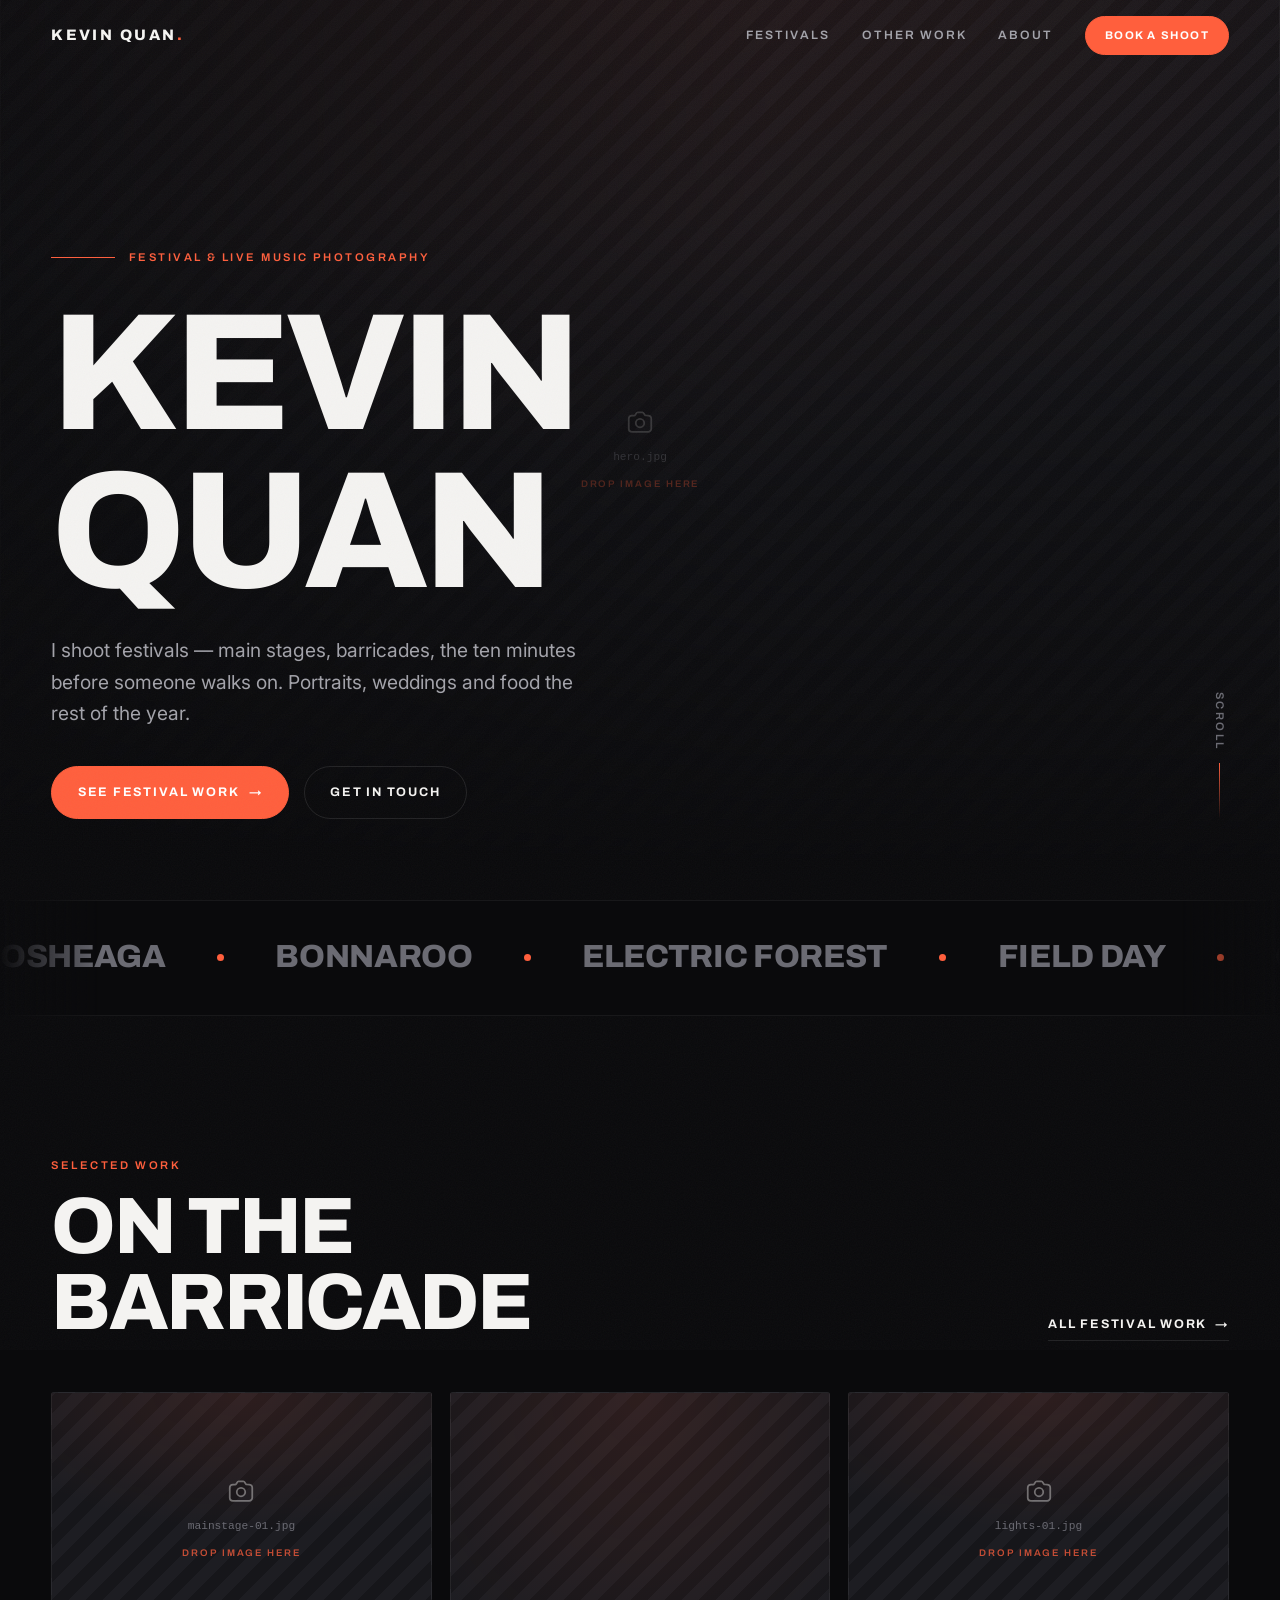
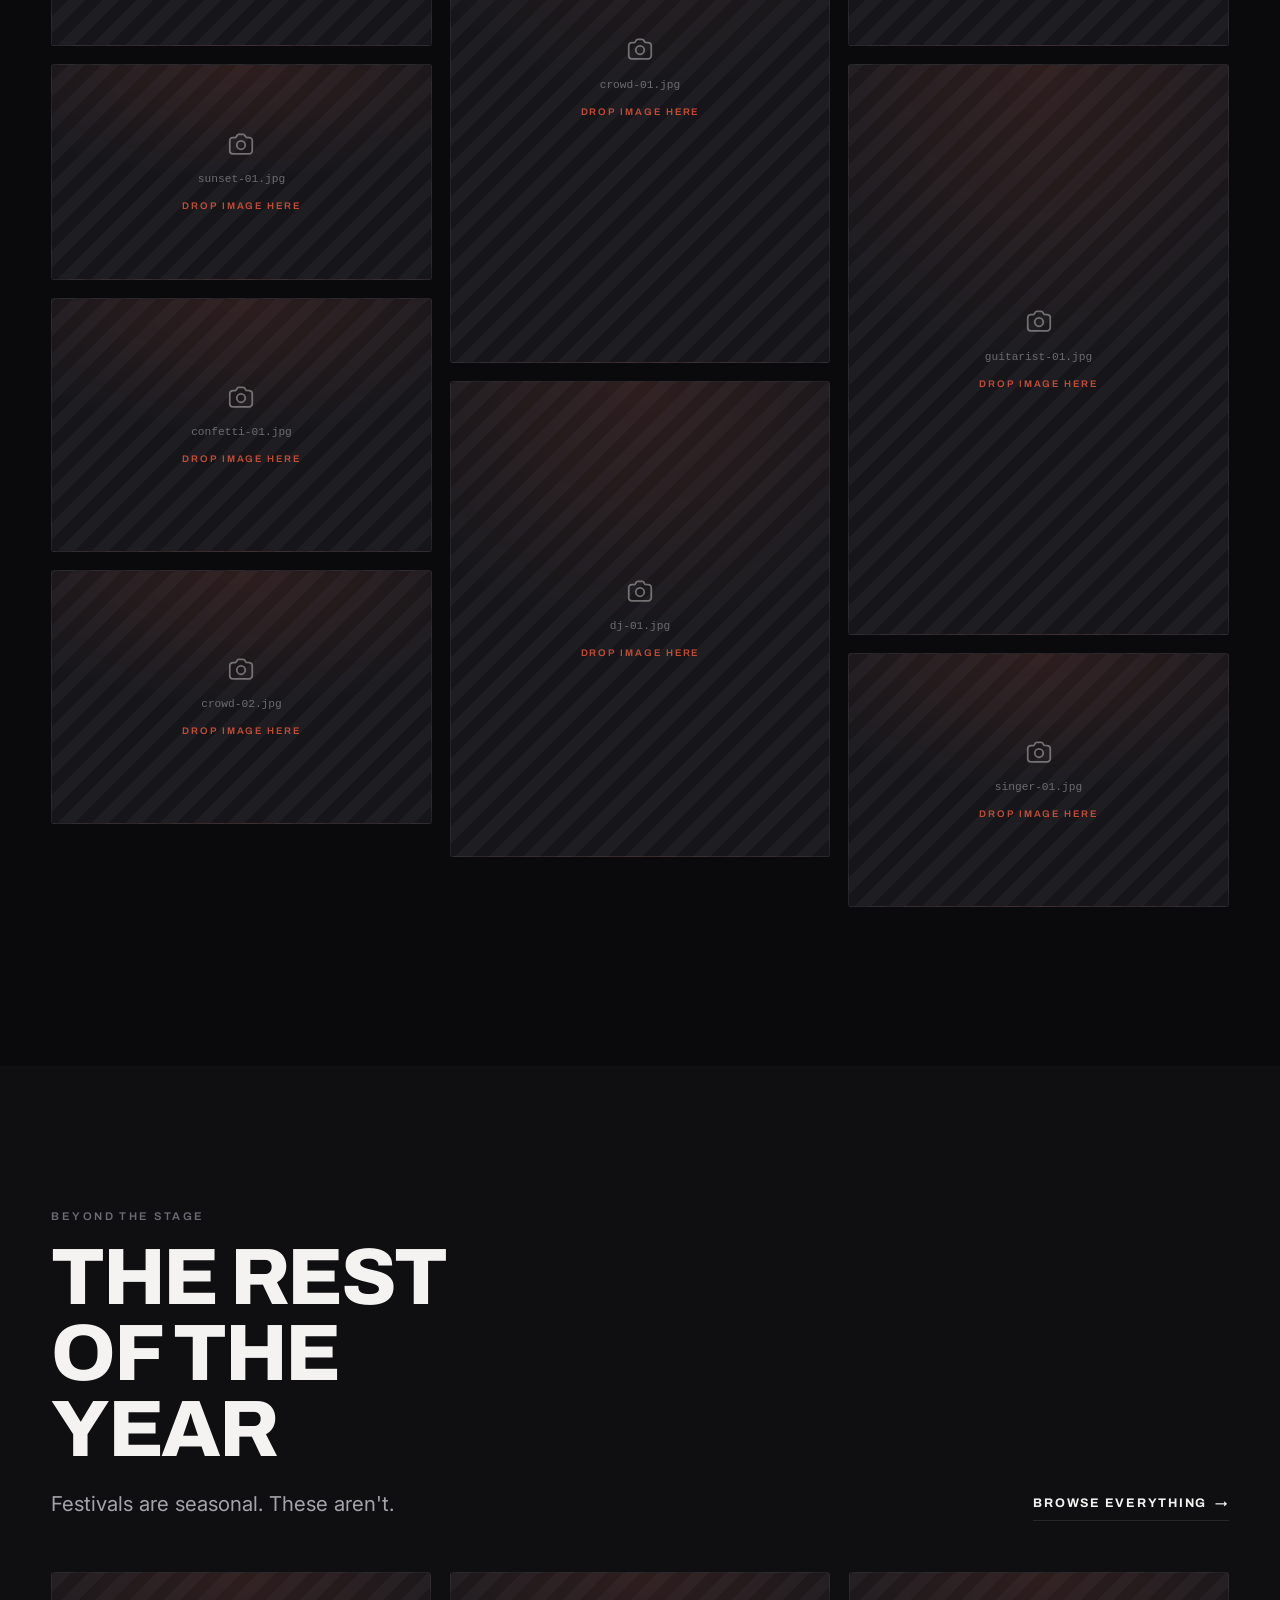
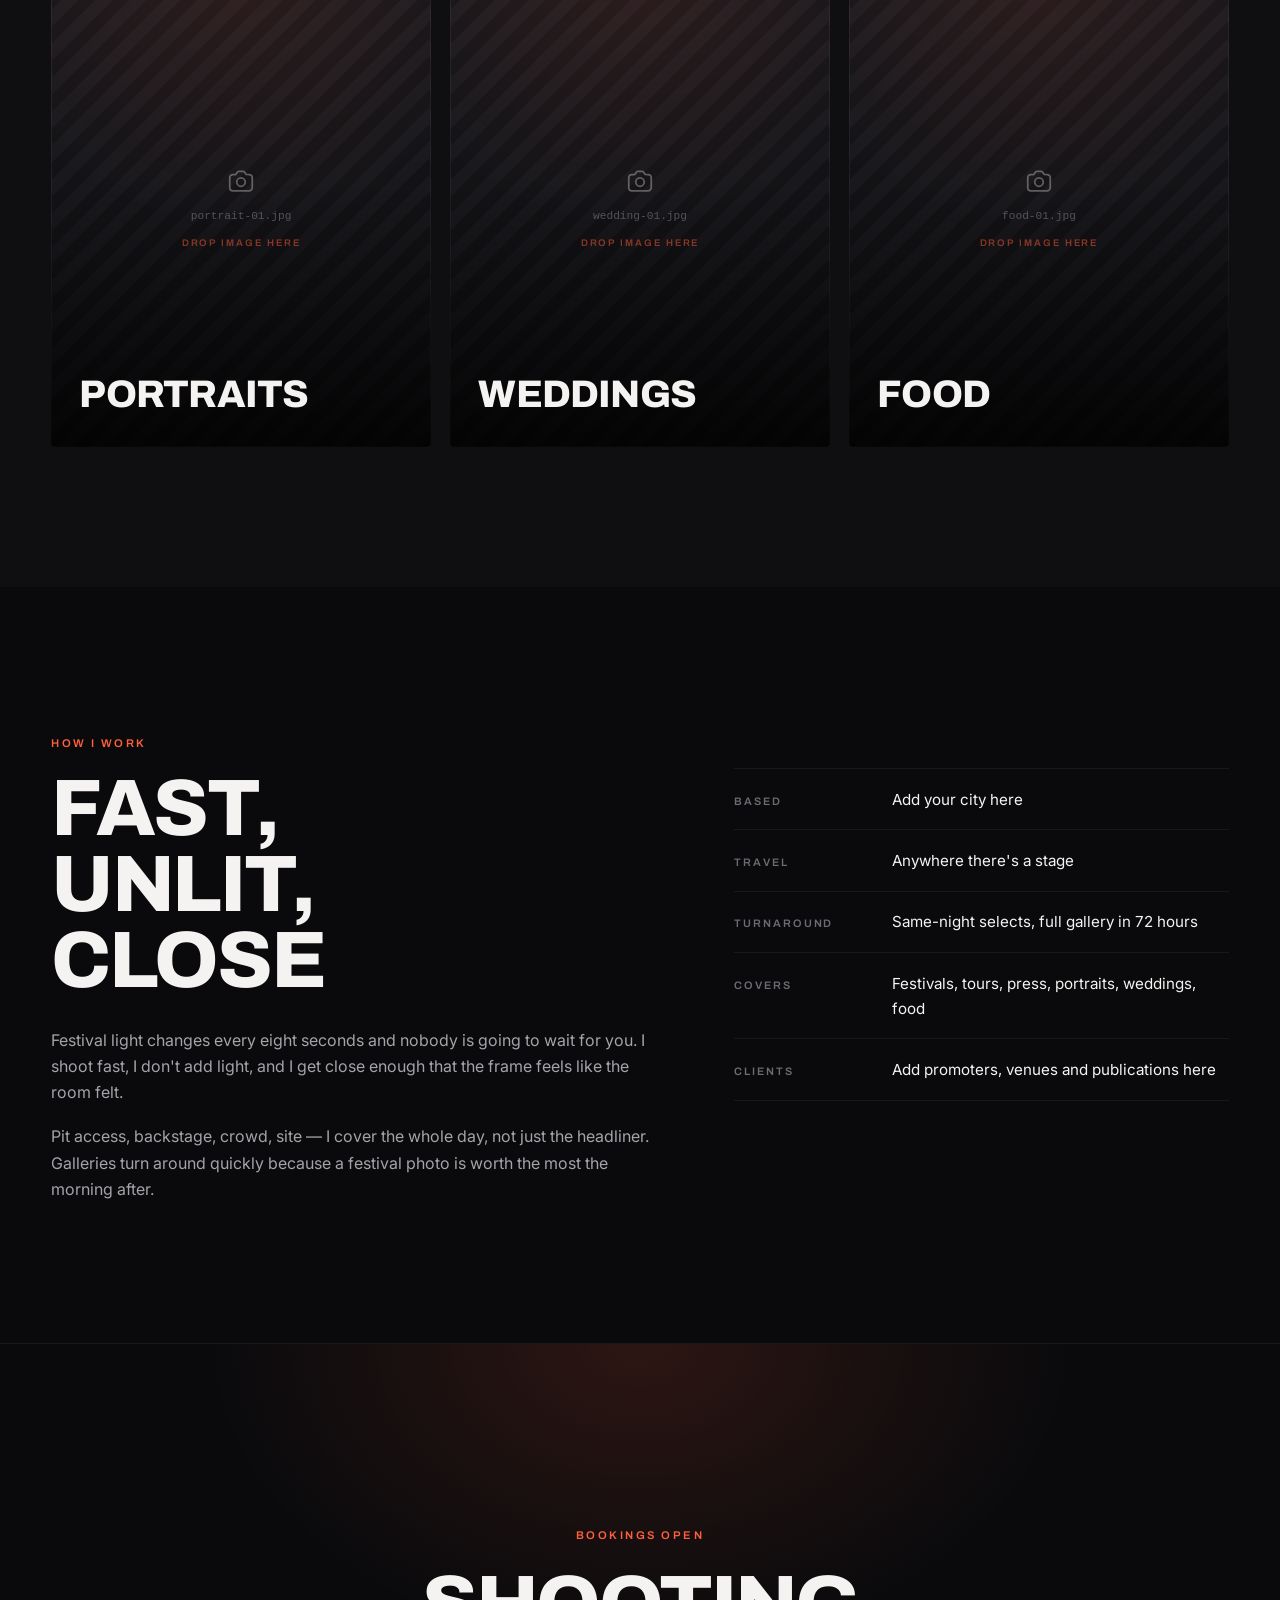
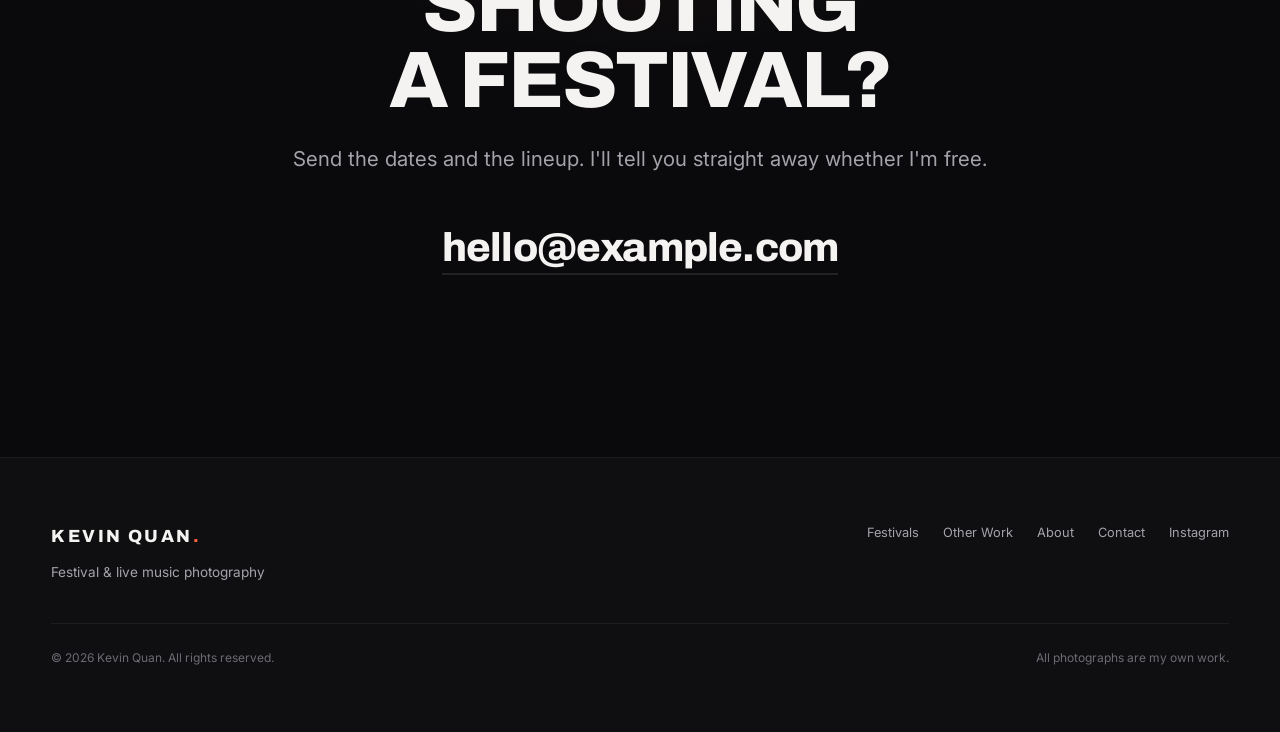
==== index.html @ b8f8f0ef "Initial site Static photography portfolio: festivals lead, with portraits, weddings and food under O" ====
<!doctype html>
<html lang="en">
<head>
<meta charset="utf-8">
<meta name="viewport" content="width=device-width, initial-scale=1">
<title>Kevin Quan — Festival &amp; Live Music Photographer</title>
<meta name="description" content="Festival and live music photography. Main stages, crowds and backstage. Also portraits, weddings and food.">
<meta name="theme-color" content="#0a0a0c">

<!-- Social preview (what shows when the link is pasted into Instagram DMs,
     WhatsApp, Slack, etc). These must be ABSOLUTE urls — relative paths are
     ignored by every platform that renders link previews.
     If you move to a custom domain later, change both urls below. -->
<meta property="og:type" content="website">
<meta property="og:url" content="https://kay-quan.github.io/">
<meta property="og:title" content="Kevin Quan — Festival Photographer">
<meta property="og:description" content="Festival and live music photography.">
<meta property="og:image" content="https://kay-quan.github.io/assets/img/hero/hero.jpg">
<meta name="twitter:card" content="summary_large_image">

<link rel="icon" href="assets/img/favicon.svg" type="image/svg+xml">
<link rel="preconnect" href="https://fonts.googleapis.com">
<link rel="preconnect" href="https://fonts.gstatic.com" crossorigin>
<link rel="stylesheet" href="https://fonts.googleapis.com/css2?family=Archivo:wght@600;700;800&family=Inter:wght@400;500;600&display=swap">
<link rel="stylesheet" href="assets/css/style.css">
<!-- If JavaScript is off, don't leave the page hidden behind the reveal animation -->
<noscript><style>[data-reveal]{opacity:1 !important;transform:none !important}</style></noscript>
</head>

<body data-page="home">

<div class="grain" aria-hidden="true"></div>
<a class="skip" href="#main">Skip to content</a>

<!-- ===================== NAV ===================== -->
<header class="nav" id="nav">
  <div class="nav__inner">
    <a class="nav__brand" href="index.html">Kevin Quan<i>.</i></a>

    <nav class="nav__links" aria-label="Main">
      <a href="festivals.html" data-nav="festivals">Festivals</a>
      <a href="work.html" data-nav="work">Other Work</a>
      <a href="about.html" data-nav="about">About</a>
      <a class="btn btn--sm btn--accent" href="about.html#contact">Book a shoot</a>
    </nav>

    <button class="nav__toggle" type="button" aria-label="Menu" aria-expanded="false">
      <span></span><span></span><span></span>
    </button>
  </div>
</header>

<main id="main">

  <!-- ===================== HERO ===================== -->
  <section class="hero">
    <div class="hero__media" data-hero-media></div>

    <div class="wrap hero__inner">
      <p class="hero__kicker eyebrow eyebrow--accent">Festival &amp; live music photography</p>

      <h1 class="display-xl hero__title">
        <span class="line"><span>Kevin</span></span>
        <span class="line"><span>Quan</span></span>
      </h1>

      <p class="hero__sub">
        I shoot festivals — main stages, barricades, the ten minutes before
        someone walks on. Portraits, weddings and food the rest of the year.
      </p>

      <div class="hero__actions">
        <a class="btn btn--accent" href="festivals.html">See festival work <span aria-hidden="true">→</span></a>
        <a class="btn" href="about.html#contact">Get in touch</a>
      </div>
    </div>

    <span class="hero__cue eyebrow" aria-hidden="true">Scroll</span>
  </section>

  <!-- ===================== MARQUEE ===================== -->
  <div class="marquee">
    <div class="marquee__track" data-marquee></div>
  </div>

  <!-- ===================== FEATURED FESTIVAL WORK ===================== -->
  <section class="section">
    <div class="wrap">

      <div class="section-head" data-reveal>
        <div class="section-head__text">
          <span class="eyebrow eyebrow--accent">Selected work</span>
          <h2 class="display-lg">On the<br>Barricade</h2>
        </div>
        <a class="link-arrow" href="festivals.html">
          All festival work <span aria-hidden="true">→</span>
        </a>
      </div>

      <!-- Pulls every photo marked featured:true in photos.js -->
      <div class="grid" data-grid="featured"></div>

    </div>
  </section>

  <!-- ===================== OTHER WORK ===================== -->
  <section class="section section--alt">
    <div class="wrap">

      <div class="section-head" data-reveal>
        <div class="section-head__text">
          <span class="eyebrow">Beyond the stage</span>
          <h2 class="display-lg">The rest<br>of the year</h2>
          <p class="lede" style="margin-top:1.25rem">
            Festivals are seasonal. These aren't.
          </p>
        </div>
        <a class="link-arrow" href="work.html">
          Browse everything <span aria-hidden="true">→</span>
        </a>
      </div>

      <div class="cards">
        <a class="card" href="work.html#portraits" data-reveal style="--i:0">
          <div class="card__media" data-card-media="portraits"></div>
          <div class="card__body">
            <h3 class="display-md">Portraits</h3>
            <p>Studio and location. Musicians, and everyone else.</p>
          </div>
        </a>

        <a class="card" href="work.html#weddings" data-reveal style="--i:1">
          <div class="card__media" data-card-media="weddings"></div>
          <div class="card__body">
            <h3 class="display-md">Weddings</h3>
            <p>Documentary-leaning. Few setups, a lot of watching.</p>
          </div>
        </a>

        <a class="card" href="work.html#food" data-reveal style="--i:2">
          <div class="card__media" data-card-media="food"></div>
          <div class="card__body">
            <h3 class="display-md">Food</h3>
            <p>Menus, restaurants and the pass mid-service.</p>
          </div>
        </a>
      </div>

    </div>
  </section>

  <!-- ===================== APPROACH ===================== -->
  <section class="section">
    <div class="wrap">
      <div class="split split--sidebar">

        <div data-reveal>
          <span class="eyebrow eyebrow--accent">How I work</span>
          <h2 class="display-lg" style="margin:1rem 0 1.75rem">Fast,<br>unlit,<br>close</h2>
          <div class="prose">
            <p>
              Festival light changes every eight seconds and nobody is going to
              wait for you. I shoot fast, I don't add light, and I get close
              enough that the frame feels like the room felt.
            </p>
            <p>
              Pit access, backstage, crowd, site — I cover the whole day, not
              just the headliner. Galleries turn around quickly because a
              festival photo is worth the most the morning after.
            </p>
          </div>
        </div>

        <div data-reveal style="--i:1">
          <dl class="facts">
            <div class="facts__row">
              <dt>Based</dt>
              <dd>Add your city here</dd>
            </div>
            <div class="facts__row">
              <dt>Travel</dt>
              <dd>Anywhere there's a stage</dd>
            </div>
            <div class="facts__row">
              <dt>Turnaround</dt>
              <dd>Same-night selects, full gallery in 72 hours</dd>
            </div>
            <div class="facts__row">
              <dt>Covers</dt>
              <dd>Festivals, tours, press, portraits, weddings, food</dd>
            </div>
            <div class="facts__row">
              <dt>Clients</dt>
              <dd>Add promoters, venues and publications here</dd>
            </div>
          </dl>
        </div>

      </div>
    </div>
  </section>

  <!-- ===================== CTA ===================== -->
  <section class="cta">
    <div class="wrap wrap--narrow">
      <span class="eyebrow eyebrow--accent" data-reveal>Bookings open</span>
      <h2 class="display-lg" style="margin:1.25rem 0 1.5rem; --i:1" data-reveal>
        Shooting a festival?
      </h2>
      <p class="lede" data-reveal>
        Send the dates and the lineup. I'll tell you straight away whether I'm free.
      </p>
      <!-- Change this address in all four pages when you pick your work email -->
      <a class="mail-link" href="mailto:hello@example.com">hello@example.com</a>
    </div>
  </section>

</main>

<!-- ===================== FOOTER ===================== -->
<footer class="footer">
  <div class="wrap">
    <div class="footer__grid">
      <div>
        <p class="footer__brand">Kevin Quan<i>.</i></p>
        <p class="muted" style="font-size:0.85rem">Festival &amp; live music photography</p>
      </div>

      <nav class="footer__nav" aria-label="Footer">
        <a href="festivals.html">Festivals</a>
        <a href="work.html">Other Work</a>
        <a href="about.html">About</a>
        <a href="about.html#contact">Contact</a>
        <!-- Replace these with your real profiles, or delete them -->
        <a href="https://instagram.com/" rel="me noopener" target="_blank">Instagram</a>
      </nav>
    </div>

    <div class="footer__bottom">
      <span>© <span data-year>2026</span> Kevin Quan. All rights reserved.</span>
      <span>All photographs are my own work.</span>
    </div>
  </div>
</footer>

<script src="assets/js/photos.js"></script>
<script src="assets/js/site.js"></script>
</body>
</html>
---- assets/css/style.css ----
/* ===========================================================================
   Kevin Quan — Festival Photography
   Dark editorial. One stylesheet, no build step.

   Sections:
     1.  Tokens
     2.  Reset & base
     3.  Type
     4.  Layout helpers
     5.  Nav
     6.  Hero + parallax
     7.  Marquee
     8.  Masonry grid + tiles + placeholders
     9.  Filter chips
     10. Category cards
     11. Sections, CTA, footer
     12. Lightbox
     13. Reveal animations
     14. Reduced motion & print
   =========================================================================== */

/* ---------------------------------------------------------------- 1. TOKENS */

:root {
  /* Surfaces — near-black, slightly warm, so photos read as the light source */
  --bg:          #0a0a0c;
  --bg-2:        #0f0f12;
  --surface:     #16161a;
  --surface-2:   #1d1d22;
  --line:        rgba(255, 255, 255, 0.10);
  --line-soft:   rgba(255, 255, 255, 0.06);

  /* Ink */
  --text:        #f4f3f1;
  --text-dim:    #a3a3aa;
  --text-faint:  #6b6b73;

  /* One accent only: warm ember, the colour of stage wash */
  --accent:      #ff5f3d;
  --accent-soft: rgba(255, 95, 61, 0.14);

  /* Type */
  --font-display: "Archivo", "Helvetica Neue", Arial, sans-serif;
  --font-body:    "Inter", -apple-system, BlinkMacSystemFont, "Segoe UI", Roboto, sans-serif;

  /* Rhythm */
  --gutter:      clamp(1.25rem, 4vw, 3.5rem);
  --maxw:        1500px;
  --maxw-text:   62ch;
  --section-y:   clamp(4.5rem, 11vw, 9.5rem);

  /* Motion */
  --ease:        cubic-bezier(0.22, 1, 0.36, 1);
  --ease-out:    cubic-bezier(0.16, 1, 0.3, 1);

  --nav-h:       72px;
}

/* ------------------------------------------------------- 2. RESET & BASE */

*, *::before, *::after { box-sizing: border-box; }

* { margin: 0; }

html {
  -webkit-text-size-adjust: 100%;
  scroll-behavior: smooth;
  scroll-padding-top: var(--nav-h);
}

body {
  background: var(--bg);
  color: var(--text);
  font-family: var(--font-body);
  font-size: 1rem;
  line-height: 1.65;
  -webkit-font-smoothing: antialiased;
  -moz-osx-font-smoothing: grayscale;
  overflow-x: hidden;
}

body.menu-open { overflow: hidden; }
body.lightbox-open { overflow: hidden; }

img, svg, video { display: block; max-width: 100%; }

a { color: inherit; text-decoration: none; }

button { font: inherit; color: inherit; background: none; border: 0; cursor: pointer; }

:focus-visible {
  outline: 2px solid var(--accent);
  outline-offset: 3px;
  border-radius: 2px;
}

::selection { background: var(--accent); color: #fff; }

/* Skip link — keyboard users land here first */
.skip {
  position: absolute;
  left: -9999px;
  top: 0;
  z-index: 200;
  background: var(--accent);
  color: #fff;
  padding: 0.75rem 1.25rem;
  font-weight: 600;
}
.skip:focus { left: 0; }

/* Film grain. Cheap, fixed, and it stops large flat blacks from banding.
   This is a big part of why the site doesn't read as a stock template. */
.grain {
  position: fixed;
  inset: -50%;
  z-index: 1;
  pointer-events: none;
  opacity: 0.035;
  background-image: url("data:image/svg+xml,%3Csvg xmlns='http://www.w3.org/2000/svg' width='240' height='240'%3E%3Cfilter id='n'%3E%3CfeTurbulence type='fractalNoise' baseFrequency='0.85' numOctaves='4' stitchTiles='stitch'/%3E%3C/filter%3E%3Crect width='100%25' height='100%25' filter='url(%23n)'/%3E%3C/svg%3E");
}

/* ------------------------------------------------------------------ 3. TYPE */

h1, h2, h3, h4, .display {
  font-family: var(--font-display);
  font-weight: 800;
  line-height: 0.95;
  letter-spacing: -0.03em;
  text-wrap: balance;
}

.display-xl {
  font-size: clamp(3.25rem, 13vw, 11rem);
  text-transform: uppercase;
}

.display-lg {
  font-size: clamp(2.25rem, 6.5vw, 5rem);
  text-transform: uppercase;
}

.display-md {
  font-size: clamp(1.5rem, 3vw, 2.5rem);
  text-transform: uppercase;
  letter-spacing: -0.02em;
}

/* Small uppercase label — used for kickers, nav, meta. The site's connective
   tissue. */
.eyebrow {
  font-family: var(--font-display);
  font-size: 0.7rem;
  font-weight: 600;
  text-transform: uppercase;
  letter-spacing: 0.22em;
  color: var(--text-faint);
}

.eyebrow--accent { color: var(--accent); }

.lede {
  font-size: clamp(1.05rem, 1.6vw, 1.3rem);
  line-height: 1.6;
  color: var(--text-dim);
  max-width: var(--maxw-text);
}

.muted { color: var(--text-dim); }

/* Index numerals, e.g. 01 / 15 */
.index-num {
  font-family: var(--font-display);
  font-variant-numeric: tabular-nums;
  font-size: 0.7rem;
  letter-spacing: 0.12em;
  color: var(--text-faint);
}

/* ------------------------------------------------------- 4. LAYOUT HELPERS */

.wrap {
  width: 100%;
  max-width: var(--maxw);
  margin-inline: auto;
  padding-inline: var(--gutter);
  position: relative;
  z-index: 2;
}

.wrap--narrow { max-width: 900px; }

.section { padding-block: var(--section-y); }
.section--tight { padding-block: clamp(3rem, 7vw, 5.5rem); }
.section--alt { background: var(--bg-2); }

.rule { height: 1px; background: var(--line-soft); border: 0; }

/* Section heading: eyebrow on the left, title below, link on the right */
.section-head {
  display: flex;
  align-items: flex-end;
  justify-content: space-between;
  gap: 2rem;
  flex-wrap: wrap;
  margin-bottom: clamp(2rem, 4vw, 3.5rem);
}

.section-head__text { max-width: 44ch; }
.section-head .eyebrow { display: block; margin-bottom: 0.9rem; }

/* Buttons */
.btn {
  display: inline-flex;
  align-items: center;
  gap: 0.6rem;
  font-family: var(--font-display);
  font-size: 0.78rem;
  font-weight: 700;
  text-transform: uppercase;
  letter-spacing: 0.14em;
  padding: 0.95rem 1.6rem;
  border: 1px solid var(--line);
  border-radius: 999px;
  color: var(--text);
  transition: background 0.35s var(--ease), border-color 0.35s var(--ease),
              color 0.35s var(--ease), transform 0.35s var(--ease);
}

.btn:hover {
  background: var(--text);
  border-color: var(--text);
  color: var(--bg);
  transform: translateY(-2px);
}

.btn--accent { background: var(--accent); border-color: var(--accent); color: #fff; }
.btn--accent:hover { background: #fff; border-color: #fff; color: var(--bg); }

.btn--sm { padding: 0.6rem 1.15rem; font-size: 0.7rem; }

/* Text link with an arrow that slides */
.link-arrow {
  display: inline-flex;
  align-items: center;
  gap: 0.5rem;
  font-family: var(--font-display);
  font-size: 0.78rem;
  font-weight: 700;
  text-transform: uppercase;
  letter-spacing: 0.14em;
  padding-bottom: 0.35rem;
  border-bottom: 1px solid var(--line);
  transition: border-color 0.35s var(--ease), color 0.35s var(--ease);
}

.link-arrow span { transition: transform 0.35s var(--ease); }
.link-arrow:hover { color: var(--accent); border-color: var(--accent); }
.link-arrow:hover span { transform: translateX(5px); }

/* -------------------------------------------------------------------- 5. NAV */

.nav {
  position: fixed;
  inset: 0 0 auto 0;
  z-index: 100;
  height: var(--nav-h);
  display: flex;
  align-items: center;
  transition: background 0.45s var(--ease), border-color 0.45s var(--ease),
              backdrop-filter 0.45s var(--ease);
  border-bottom: 1px solid transparent;
}

/* Solid once you've scrolled past the hero */
.nav.is-stuck {
  background: rgba(10, 10, 12, 0.82);
  backdrop-filter: blur(14px) saturate(1.4);
  -webkit-backdrop-filter: blur(14px) saturate(1.4);
  border-bottom-color: var(--line-soft);
}

.nav__inner {
  width: 100%;
  max-width: var(--maxw);
  margin-inline: auto;
  padding-inline: var(--gutter);
  display: flex;
  align-items: center;
  justify-content: space-between;
  gap: 2rem;
}

.nav__brand {
  font-family: var(--font-display);
  font-weight: 800;
  font-size: 0.95rem;
  text-transform: uppercase;
  letter-spacing: 0.16em;
  white-space: nowrap;
}

.nav__brand i { color: var(--accent); font-style: normal; }

.nav__links {
  display: flex;
  align-items: center;
  gap: clamp(1.25rem, 2.5vw, 2.25rem);
}

.nav__links a:not(.btn) {
  font-family: var(--font-display);
  font-size: 0.76rem;
  font-weight: 600;
  text-transform: uppercase;
  letter-spacing: 0.16em;
  color: var(--text-dim);
  position: relative;
  padding-block: 0.4rem;
  transition: color 0.3s var(--ease);
}

.nav__links a:not(.btn)::after {
  content: "";
  position: absolute;
  left: 0;
  bottom: 0;
  width: 100%;
  height: 1px;
  background: var(--accent);
  transform: scaleX(0);
  transform-origin: right;
  transition: transform 0.4s var(--ease);
}

.nav__links a:not(.btn):hover { color: var(--text); }
.nav__links a:not(.btn):hover::after { transform: scaleX(1); transform-origin: left; }

/* Current page */
body[data-page="festivals"] [data-nav="festivals"],
body[data-page="work"]      [data-nav="work"],
body[data-page="about"]     [data-nav="about"] { color: var(--text); }

body[data-page="festivals"] [data-nav="festivals"]::after,
body[data-page="work"]      [data-nav="work"]::after,
body[data-page="about"]     [data-nav="about"]::after { transform: scaleX(1); }

/* Hamburger */
.nav__toggle {
  display: none;
  width: 44px;
  height: 44px;
  margin-right: -10px;
  position: relative;
  z-index: 110;
}

.nav__toggle span {
  display: block;
  width: 22px;
  height: 1.5px;
  background: var(--text);
  margin: 5px auto;
  transition: transform 0.4s var(--ease), opacity 0.25s var(--ease);
}

body.menu-open .nav__toggle span:nth-child(1) { transform: translateY(6.5px) rotate(45deg); }
body.menu-open .nav__toggle span:nth-child(2) { opacity: 0; }
body.menu-open .nav__toggle span:nth-child(3) { transform: translateY(-6.5px) rotate(-45deg); }

@media (max-width: 800px) {
  .nav__toggle { display: block; }

  .nav__links {
    position: fixed;
    inset: 0;
    flex-direction: column;
    align-items: flex-start;
    justify-content: center;
    gap: 0.5rem;
    padding: 0 var(--gutter);
    background: var(--bg);
    opacity: 0;
    visibility: hidden;
    transition: opacity 0.4s var(--ease), visibility 0.4s;
  }

  body.menu-open .nav__links { opacity: 1; visibility: visible; }

  .nav__links a:not(.btn) {
    font-size: clamp(2rem, 9vw, 3rem);
    font-weight: 800;
    letter-spacing: -0.02em;
    text-transform: uppercase;
    color: var(--text);
    padding-block: 0.3rem;
    opacity: 0;
    transform: translateY(18px);
    transition: opacity 0.5s var(--ease), transform 0.5s var(--ease);
  }

  .nav__links a:not(.btn)::after { display: none; }

  body.menu-open .nav__links a:not(.btn) { opacity: 1; transform: none; }
  body.menu-open .nav__links a:nth-child(1) { transition-delay: 0.08s; }
  body.menu-open .nav__links a:nth-child(2) { transition-delay: 0.14s; }
  body.menu-open .nav__links a:nth-child(3) { transition-delay: 0.20s; }

  .nav__links .btn {
    margin-top: 2rem;
    opacity: 0;
    transform: translateY(18px);
    transition: opacity 0.5s var(--ease) 0.26s, transform 0.5s var(--ease) 0.26s;
  }
  body.menu-open .nav__links .btn { opacity: 1; transform: none; }
}

/* ------------------------------------------------------- 6. HERO + PARALLAX */

.hero {
  position: relative;
  min-height: 100svh;
  display: flex;
  align-items: flex-end;
  overflow: hidden;
  isolation: isolate;
}

/* Taller than the viewport so it has room to drift */
.hero__media {
  position: absolute;
  inset: -12% 0 -12% 0;
  z-index: -2;
  will-change: transform;
}

.hero__media img,
.hero__media .ph {
  width: 100%;
  height: 100%;
  object-fit: cover;
}

/* Two gradients: one to seat the type, one to fade into the next section */
.hero::before {
  content: "";
  position: absolute;
  inset: 0;
  z-index: -1;
  background:
    linear-gradient(to top, var(--bg) 2%, rgba(10,10,12,0.55) 42%, rgba(10,10,12,0.18) 75%),
    linear-gradient(to right, rgba(10,10,12,0.72), rgba(10,10,12,0.15) 60%);
}

.hero__inner { padding-bottom: clamp(3.5rem, 9vh, 7rem); width: 100%; }

.hero__kicker {
  display: flex;
  align-items: center;
  gap: 0.85rem;
  margin-bottom: clamp(1rem, 2.5vw, 1.75rem);
}

.hero__kicker::before {
  content: "";
  width: clamp(28px, 5vw, 64px);
  height: 1px;
  background: var(--accent);
}

.hero__title { margin-bottom: 1.5rem; }

/* Each word animates up from behind a mask */
.hero__title .line { display: block; overflow: hidden; }
.hero__title .line > span {
  display: block;
  transform: translateY(105%);
  animation: rise 1.05s var(--ease-out) forwards;
}
.hero__title .line:nth-child(2) > span { animation-delay: 0.1s; }

@keyframes rise { to { transform: translateY(0); } }

.hero__sub {
  max-width: 46ch;
  font-size: clamp(1rem, 1.5vw, 1.2rem);
  color: var(--text-dim);
  margin-bottom: 2.25rem;
  animation: fadeUp 0.9s var(--ease-out) 0.4s both;
}

.hero__actions {
  display: flex;
  gap: 0.9rem;
  flex-wrap: wrap;
  animation: fadeUp 0.9s var(--ease-out) 0.55s both;
}

@keyframes fadeUp {
  from { opacity: 0; transform: translateY(20px); }
  to   { opacity: 1; transform: none; }
}

/* Scroll cue */
.hero__cue {
  position: absolute;
  right: var(--gutter);
  bottom: clamp(3.5rem, 9vh, 7rem);
  z-index: 3;
  display: flex;
  align-items: center;
  gap: 0.75rem;
  writing-mode: vertical-rl;
  animation: fadeUp 0.9s var(--ease-out) 0.8s both;
}

.hero__cue::after {
  content: "";
  width: 1px;
  height: 56px;
  background: linear-gradient(to bottom, var(--accent), transparent);
  animation: cue 2.2s var(--ease) infinite;
}

@keyframes cue {
  0%, 100% { transform: scaleY(1); opacity: 1; transform-origin: top; }
  50%      { transform: scaleY(0.35); opacity: 0.4; transform-origin: top; }
}

@media (max-width: 640px) { .hero__cue { display: none; } }

/* Shorter hero for interior pages */
.page-head {
  position: relative;
  padding-top: calc(var(--nav-h) + clamp(4rem, 12vh, 8rem));
  padding-bottom: clamp(2.5rem, 6vw, 4.5rem);
}

.page-head .eyebrow { display: block; margin-bottom: 1.1rem; }
.page-head h1 { margin-bottom: 1.5rem; }

/* --------------------------------------------------------------- 7. MARQUEE */

.marquee {
  border-block: 1px solid var(--line-soft);
  padding-block: clamp(1.1rem, 2.5vw, 1.9rem);
  overflow: hidden;
  position: relative;
  z-index: 2;
  background: var(--bg);
  /* Feather both ends so it doesn't hard-cut at the viewport edge */
  -webkit-mask-image: linear-gradient(to right, transparent, #000 8%, #000 92%, transparent);
          mask-image: linear-gradient(to right, transparent, #000 8%, #000 92%, transparent);
}

.marquee__track {
  display: flex;
  width: max-content;
  animation: slide 42s linear infinite;
}

.marquee:hover .marquee__track { animation-play-state: paused; }

.marquee__item {
  display: flex;
  align-items: center;
  gap: clamp(1.75rem, 4vw, 3.25rem);
  padding-right: clamp(1.75rem, 4vw, 3.25rem);
  font-family: var(--font-display);
  font-weight: 800;
  font-size: clamp(1.1rem, 2.6vw, 2rem);
  text-transform: uppercase;
  letter-spacing: -0.01em;
  color: var(--text-faint);
  white-space: nowrap;
  transition: color 0.4s var(--ease);
}

.marquee__item:hover { color: var(--text); }

.marquee__item::after {
  content: "";
  width: 7px;
  height: 7px;
  border-radius: 50%;
  background: var(--accent);
  flex: none;
}

@keyframes slide { to { transform: translateX(-50%); } }

/* ------------------------------------------- 8. MASONRY GRID + TILES */

/* True masonry: CSS Grid with a fine row unit, and JS spans each tile across
   however many rows its aspect ratio needs. Keeps left-to-right reading order,
   which CSS `columns` would not. */
.grid {
  --gap: clamp(0.75rem, 1.4vw, 1.25rem);

  display: grid;
  grid-template-columns: repeat(auto-fill, minmax(min(300px, 100%), 1fr));

  /* 1px rows + zero row-gap. JS spans each tile across (imageHeight + gap)
     rows, so the vertical gap is exact rather than quantised to the row
     height — that's what stops the columns drifting out of alignment. */
  grid-auto-rows: 1px;
  column-gap: var(--gap);
  row-gap: 0;

  /* Tiles must be their content's height, not stretched to fill the span. */
  align-items: start;
}

.grid--loose { grid-template-columns: repeat(auto-fill, minmax(min(380px, 100%), 1fr)); }

.tile {
  position: relative;
  /* JS sets grid-row-end. Until then this keeps things sane. */
  grid-row-end: span 30;
}

.tile__btn {
  display: block;
  width: 100%;
  height: auto;       /* content decides the height; JS turns it into a row span */
  padding: 0;
  position: relative;
  overflow: hidden;
  background: var(--surface);
  border-radius: 3px;
  cursor: zoom-in;
}

/* aspect-ratio is set inline per photo, so the shape is reserved before the
   file downloads — nothing reflows while the gallery loads. */
.tile__media {
  display: block;
  position: relative;
  width: 100%;
  overflow: hidden;
}

.tile__media img {
  position: absolute;
  inset: 0;
  width: 100%;
  height: 100%;
  object-fit: cover;
  transition: transform 0.85s var(--ease), filter 0.5s var(--ease);
}

/* Lift + zoom on hover. The scale is on the image, the lift on the tile, so
   the caption doesn't scale with it. */
.tile__btn::after {
  content: "";
  position: absolute;
  inset: 0;
  background: linear-gradient(to top, rgba(0,0,0,0.75) 0%, rgba(0,0,0,0.12) 42%, transparent 70%);
  opacity: 0;
  transition: opacity 0.45s var(--ease);
  pointer-events: none;
}

@media (hover: hover) {
  .tile__btn { transition: transform 0.55s var(--ease); }
  .tile__btn:hover { transform: translateY(-5px); }
  .tile__btn:hover img { transform: scale(1.055); }
  .tile__btn:hover::after { opacity: 1; }
  .tile__btn:hover .tile__cap { opacity: 1; transform: none; }
}

/* On touch, there's no hover — keep captions visible */
@media (hover: none) {
  .tile__btn::after { opacity: 1; }
  .tile__cap { opacity: 1 !important; transform: none !important; }
}

.tile__cap {
  position: absolute;
  left: 0;
  right: 0;
  bottom: 0;
  z-index: 2;
  padding: clamp(0.9rem, 1.6vw, 1.35rem);
  display: flex;
  align-items: flex-end;
  justify-content: space-between;
  gap: 1rem;
  opacity: 0;
  transform: translateY(10px);
  transition: opacity 0.45s var(--ease), transform 0.45s var(--ease);
  pointer-events: none;
}

.tile__cap-text { display: block; text-align: left; }

.tile__title {
  display: block;
  font-family: var(--font-display);
  font-size: clamp(0.9rem, 1.25vw, 1.05rem);
  font-weight: 700;
  letter-spacing: -0.01em;
  line-height: 1.25;
}

.tile__meta {
  display: block;
  font-size: 0.7rem;
  letter-spacing: 0.14em;
  text-transform: uppercase;
  color: var(--accent);
  margin-top: 0.3rem;
  font-family: var(--font-display);
  font-weight: 600;
}

.tile__cap .index-num { flex: none; color: rgba(255,255,255,0.6); }

/* --- Placeholder shown when the image file isn't there yet --------------- */

.ph {
  position: absolute;
  inset: 0;
  display: grid;
  place-content: center;
  gap: 0.7rem;
  justify-items: center;
  text-align: center;
  padding: 1.25rem;
  background:
    radial-gradient(120% 90% at 50% 0%, rgba(255,95,61,0.10), transparent 60%),
    repeating-linear-gradient(
      -45deg,
      var(--surface) 0 12px,
      var(--surface-2) 12px 24px
    );
  border: 1px solid var(--line-soft);
}

.ph__icon {
  width: 30px;
  height: 30px;
  opacity: 0.4;
}

.ph__name {
  font-family: ui-monospace, "SF Mono", "Cascadia Mono", Consolas, monospace;
  font-size: 0.7rem;
  line-height: 1.5;
  color: var(--text-faint);
  word-break: break-all;
  max-width: 24ch;
}

.ph__hint {
  font-family: var(--font-display);
  font-size: 0.6rem;
  font-weight: 600;
  letter-spacing: 0.2em;
  text-transform: uppercase;
  color: var(--accent);
  opacity: 0.75;
}

/* Once a real image loads we hide the placeholder underneath it.
   Applies everywhere: tiles, hero, category cards, the about portrait. */
.has-image > .ph { display: none; }
img.is-missing  { display: none; }

/* Fade each image in as it decodes, so the grid doesn't pop */
.tile__media img { opacity: 0; transition: opacity 0.6s var(--ease), transform 0.85s var(--ease); }
.tile__media.has-image img { opacity: 1; }

/* -------------------------------------------------------- 9. FILTER CHIPS */

.filters {
  display: flex;
  flex-wrap: wrap;
  gap: 0.5rem;
  margin-bottom: clamp(1.75rem, 3.5vw, 2.75rem);
}

.chip {
  font-family: var(--font-display);
  font-size: 0.72rem;
  font-weight: 600;
  text-transform: uppercase;
  letter-spacing: 0.14em;
  padding: 0.55rem 1.1rem;
  border: 1px solid var(--line);
  border-radius: 999px;
  color: var(--text-dim);
  transition: color 0.3s var(--ease), border-color 0.3s var(--ease),
              background 0.3s var(--ease);
  white-space: nowrap;
}

.chip:hover { color: var(--text); border-color: var(--text-dim); }

.chip[aria-pressed="true"] {
  background: var(--accent);
  border-color: var(--accent);
  color: #fff;
}

.filters__count {
  margin-left: auto;
  align-self: center;
  font-size: 0.72rem;
  letter-spacing: 0.14em;
  text-transform: uppercase;
  color: var(--text-faint);
  font-family: var(--font-display);
  font-weight: 600;
}

@media (max-width: 640px) { .filters__count { display: none; } }

/* ----------------------------------------------------- 10. CATEGORY CARDS */

.cards {
  display: grid;
  grid-template-columns: repeat(auto-fit, minmax(min(300px, 100%), 1fr));
  gap: clamp(0.85rem, 1.5vw, 1.25rem);
}

.card {
  position: relative;
  display: block;
  overflow: hidden;
  border-radius: 3px;
  aspect-ratio: 4 / 5;
  background: var(--surface);
  isolation: isolate;
}

.card__media { position: absolute; inset: 0; }

.card__media img {
  width: 100%;
  height: 100%;
  object-fit: cover;
  transition: transform 0.9s var(--ease), filter 0.6s var(--ease);
  filter: grayscale(0.55) brightness(0.72);
}

.card::after {
  content: "";
  position: absolute;
  inset: 0;
  z-index: 1;
  background: linear-gradient(to top, rgba(0,0,0,0.85), rgba(0,0,0,0.15) 55%, transparent);
}

.card__body {
  position: absolute;
  inset: auto 0 0 0;
  z-index: 2;
  padding: clamp(1.25rem, 2.2vw, 1.85rem);
}

.card__body h3 { margin-bottom: 0.4rem; }

.card__body p {
  font-size: 0.85rem;
  color: var(--text-dim);
  max-width: 28ch;
  opacity: 0;
  max-height: 0;
  transform: translateY(8px);
  transition: opacity 0.45s var(--ease), max-height 0.45s var(--ease),
              transform 0.45s var(--ease);
}

.card:hover img { transform: scale(1.06); filter: grayscale(0) brightness(0.85); }
.card:hover p { opacity: 1; max-height: 6rem; transform: none; }

/* ------------------------------------------- 11. SECTIONS, CTA, FOOTER */

/* Two-column about block */
.split {
  display: grid;
  grid-template-columns: 1fr;
  gap: clamp(2rem, 5vw, 4.5rem);
  align-items: start;
}

@media (min-width: 900px) {
  .split { grid-template-columns: 1fr 1fr; }
  .split--sidebar { grid-template-columns: 5fr 4fr; }
}

.split__media {
  position: relative;
  aspect-ratio: 4 / 5;
  overflow: hidden;
  border-radius: 3px;
  background: var(--surface);
}

.split__media img { width: 100%; height: 100%; object-fit: cover; }

.prose p + p { margin-top: 1.1rem; }
.prose p { color: var(--text-dim); max-width: var(--maxw-text); }
.prose strong { color: var(--text); font-weight: 600; }

/* Definition-list style facts */
.facts { border-top: 1px solid var(--line-soft); margin-top: 2.5rem; }

.facts__row {
  display: grid;
  grid-template-columns: minmax(90px, 0.4fr) 1fr;
  gap: 1.5rem;
  padding-block: 1.1rem;
  border-bottom: 1px solid var(--line-soft);
  align-items: baseline;
}

.facts__row dt {
  font-family: var(--font-display);
  font-size: 0.68rem;
  font-weight: 600;
  text-transform: uppercase;
  letter-spacing: 0.18em;
  color: var(--text-faint);
}

.facts__row dd { margin: 0; font-size: 0.95rem; }

/* Contact form */
.form {
  background: var(--surface);
  border: 1px solid var(--line-soft);
  border-radius: 4px;
  padding: clamp(1.5rem, 3vw, 2.5rem);
}

.field { margin-bottom: 1.15rem; }

.field label {
  display: block;
  font-family: var(--font-display);
  font-size: 0.68rem;
  font-weight: 600;
  text-transform: uppercase;
  letter-spacing: 0.18em;
  color: var(--text-faint);
  margin-bottom: 0.55rem;
}

.field input,
.field textarea {
  width: 100%;
  font: inherit;
  font-size: 0.95rem;
  color: var(--text);
  background: var(--bg);
  border: 1px solid var(--line);
  border-radius: 3px;
  padding: 0.8rem 0.95rem;
  transition: border-color 0.3s var(--ease), background 0.3s var(--ease);
}

.field textarea { resize: vertical; min-height: 7rem; }

.field input::placeholder,
.field textarea::placeholder { color: var(--text-faint); }

.field input:focus,
.field textarea:focus {
  outline: none;
  border-color: var(--accent);
  background: var(--bg-2);
}

.form .btn { margin-top: 0.5rem; }

.form__note {
  margin-top: 1rem;
  font-size: 0.78rem;
  color: var(--text-faint);
}

/* Big closing call-to-action */
.cta {
  position: relative;
  text-align: center;
  padding-block: clamp(5rem, 14vw, 11rem);
  border-top: 1px solid var(--line-soft);
  overflow: hidden;
}

.cta::before {
  content: "";
  position: absolute;
  left: 50%;
  top: 0;
  width: min(900px, 120vw);
  height: 320px;
  transform: translateX(-50%);
  background: radial-gradient(ellipse at top, var(--accent-soft), transparent 68%);
  pointer-events: none;
}

.cta h2 { margin-bottom: 1.5rem; }
.cta .lede { margin-inline: auto; margin-bottom: 2.5rem; }

.mail-link {
  font-family: var(--font-display);
  font-weight: 800;
  font-size: clamp(1.15rem, 3.5vw, 2.5rem);
  letter-spacing: -0.02em;
  border-bottom: 2px solid var(--line);
  padding-bottom: 0.2rem;
  transition: color 0.35s var(--ease), border-color 0.35s var(--ease);
  word-break: break-word;
}

.mail-link:hover { color: var(--accent); border-color: var(--accent); }

/* Footer */
.footer {
  border-top: 1px solid var(--line-soft);
  padding-block: clamp(2.5rem, 5vw, 4rem);
  background: var(--bg-2);
}

.footer__grid {
  display: flex;
  flex-wrap: wrap;
  gap: 2rem;
  justify-content: space-between;
  align-items: flex-start;
}

.footer__brand {
  font-family: var(--font-display);
  font-weight: 800;
  font-size: 1.1rem;
  text-transform: uppercase;
  letter-spacing: 0.14em;
  margin-bottom: 0.6rem;
}

.footer__brand i { color: var(--accent); font-style: normal; }

.footer__nav { display: flex; gap: 1.5rem; flex-wrap: wrap; }

.footer__nav a {
  font-size: 0.8rem;
  color: var(--text-dim);
  transition: color 0.3s var(--ease);
}

.footer__nav a:hover { color: var(--accent); }

.footer__bottom {
  margin-top: 2.5rem;
  padding-top: 1.5rem;
  border-top: 1px solid var(--line-soft);
  display: flex;
  justify-content: space-between;
  gap: 1rem;
  flex-wrap: wrap;
  font-size: 0.75rem;
  color: var(--text-faint);
}

/* ---------------------------------------------------------- 12. LIGHTBOX */

.lb {
  position: fixed;
  inset: 0;
  z-index: 200;
  display: grid;
  grid-template-rows: auto 1fr auto;
  background: rgba(6, 6, 8, 0.97);
  backdrop-filter: blur(8px);
  -webkit-backdrop-filter: blur(8px);
  opacity: 0;
  visibility: hidden;
  transition: opacity 0.35s var(--ease), visibility 0.35s;
}

.lb.is-open { opacity: 1; visibility: visible; }

.lb__bar {
  display: flex;
  align-items: center;
  justify-content: space-between;
  gap: 1rem;
  padding: 1.15rem var(--gutter);
}

.lb__count {
  font-family: var(--font-display);
  font-variant-numeric: tabular-nums;
  font-size: 0.75rem;
  letter-spacing: 0.16em;
  color: var(--text-faint);
}

.lb__close {
  width: 44px;
  height: 44px;
  display: grid;
  place-content: center;
  border: 1px solid var(--line);
  border-radius: 50%;
  transition: background 0.3s var(--ease), border-color 0.3s var(--ease),
              transform 0.3s var(--ease);
}

.lb__close:hover {
  background: var(--accent);
  border-color: var(--accent);
  transform: rotate(90deg);
}

.lb__stage {
  position: relative;
  display: grid;
  place-items: center;
  padding-inline: var(--gutter);
  min-height: 0;
}

.lb__img {
  max-width: 100%;
  max-height: 100%;
  width: auto;
  height: auto;
  object-fit: contain;
  opacity: 0;
  transform: scale(0.985);
  transition: opacity 0.4s var(--ease), transform 0.5s var(--ease);
}

.lb__img.is-ready { opacity: 1; transform: none; }

/* Placeholder inside the lightbox needs a size to fill */
.lb__stage .ph {
  position: relative;
  inset: auto;
  width: min(70vw, 900px);
  aspect-ratio: 3 / 2;
}

.lb__nav {
  position: absolute;
  top: 50%;
  transform: translateY(-50%);
  width: 52px;
  height: 52px;
  display: grid;
  place-content: center;
  border: 1px solid var(--line);
  border-radius: 50%;
  background: rgba(10, 10, 12, 0.6);
  transition: background 0.3s var(--ease), border-color 0.3s var(--ease);
  z-index: 2;
}

.lb__nav:hover { background: var(--accent); border-color: var(--accent); }
.lb__nav--prev { left: calc(var(--gutter) * 0.35); }
.lb__nav--next { right: calc(var(--gutter) * 0.35); }

@media (max-width: 700px) {
  .lb__nav { width: 42px; height: 42px; }
  .lb__nav--prev { left: 8px; }
  .lb__nav--next { right: 8px; }
}

.lb__meta {
  padding: 1.25rem var(--gutter) 2rem;
  text-align: center;
  min-height: 5.5rem;
}

.lb__meta h2 {
  font-size: clamp(1rem, 2vw, 1.5rem);
  text-transform: none;
  letter-spacing: -0.015em;
  margin-bottom: 0.45rem;
}

.lb__meta p {
  font-family: var(--font-display);
  font-size: 0.72rem;
  font-weight: 600;
  letter-spacing: 0.18em;
  text-transform: uppercase;
  color: var(--accent);
}

/* -------------------------------------------------- 13. REVEAL ANIMATIONS */

[data-reveal] {
  opacity: 0;
  transform: translateY(26px);
  transition: opacity 0.9s var(--ease-out), transform 0.9s var(--ease-out);
  transition-delay: calc(var(--i, 0) * 70ms);
}

[data-reveal].is-in { opacity: 1; transform: none; }

/* Tiles stagger in waves rather than one very long cascade */
.tile[data-reveal] { transition-delay: calc(var(--i, 0) * 45ms); }

/* ------------------------------------------- 14. REDUCED MOTION & PRINT */

@media (prefers-reduced-motion: reduce) {
  html { scroll-behavior: auto; }

  *, *::before, *::after {
    animation-duration: 0.001ms !important;
    animation-iteration-count: 1 !important;
    transition-duration: 0.001ms !important;
    scroll-behavior: auto !important;
  }

  [data-reveal] { opacity: 1; transform: none; }
  .hero__title .line > span { transform: none; }
  .marquee__track { animation: none; }
  .hero__media { transform: none !important; }
}

@media print {
  .nav, .grain, .lb, .hero__cue, .marquee { display: none !important; }
  body { background: #fff; color: #000; }
}
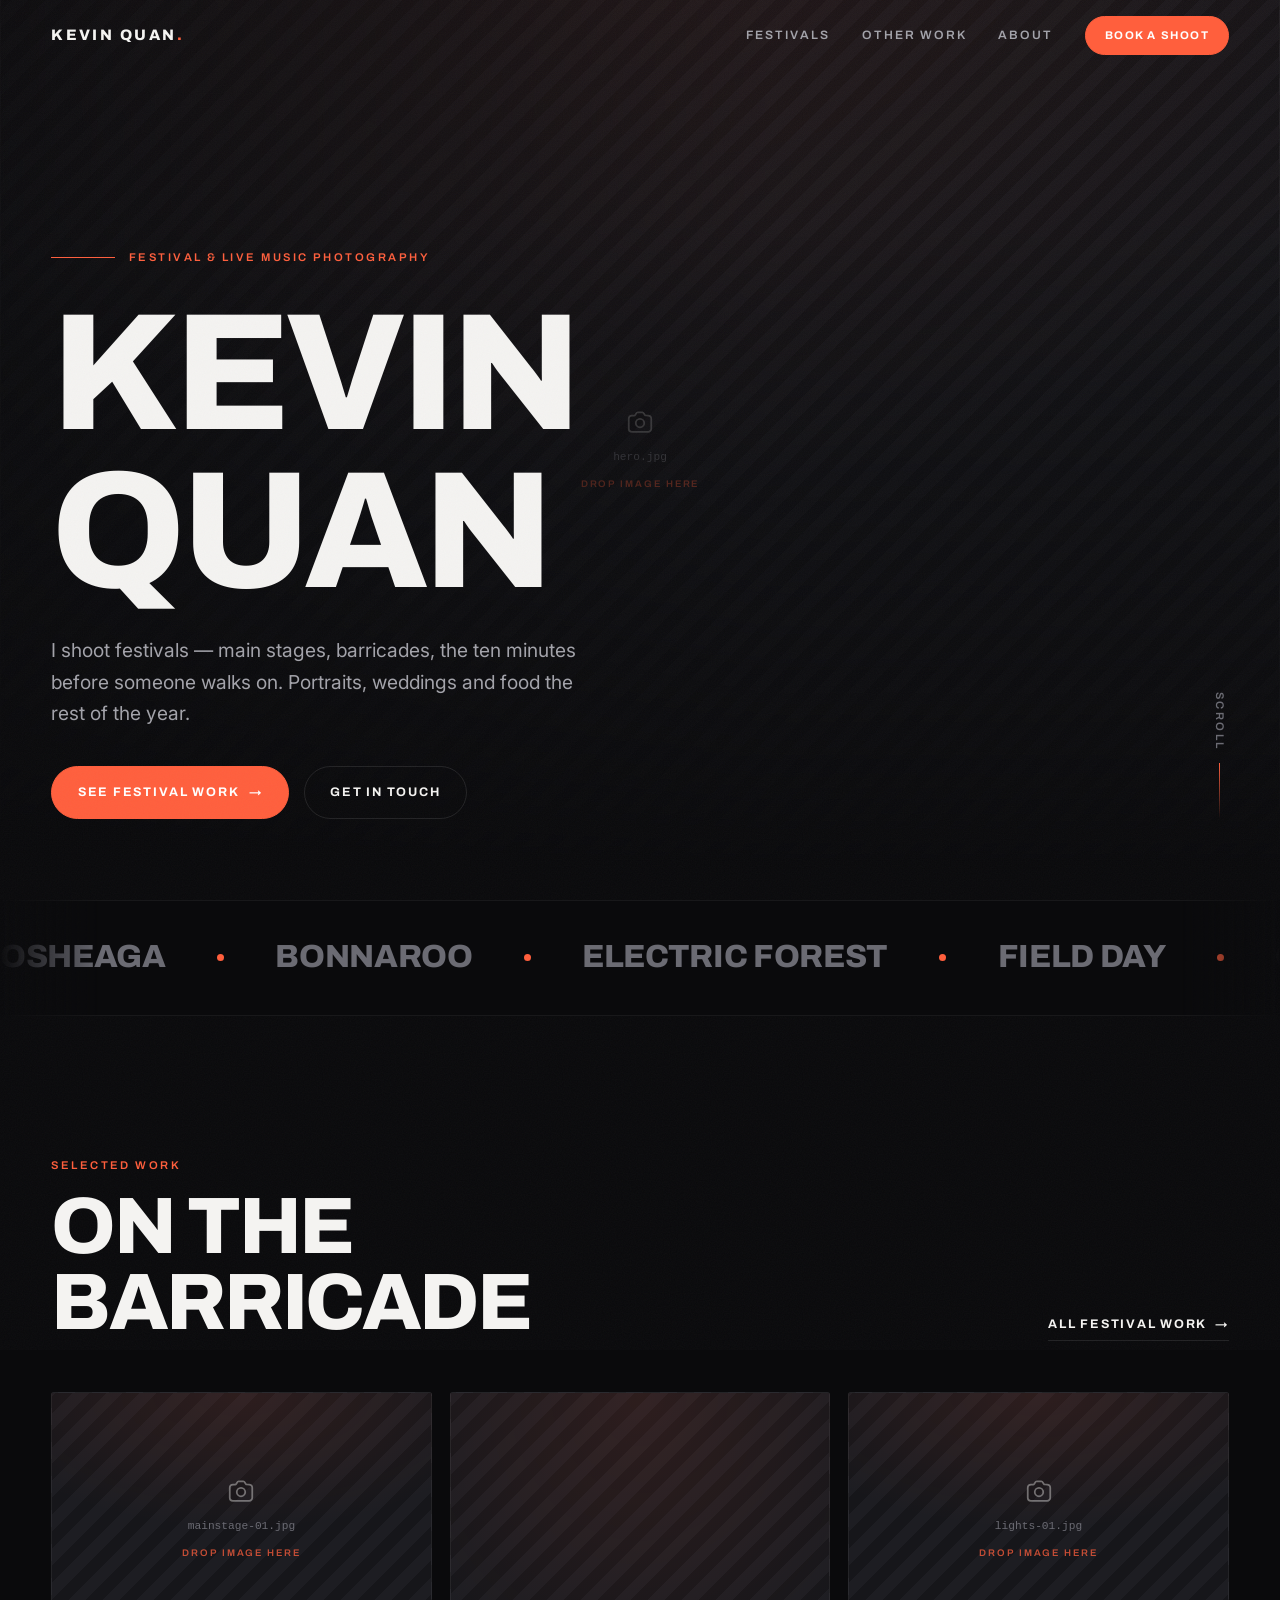
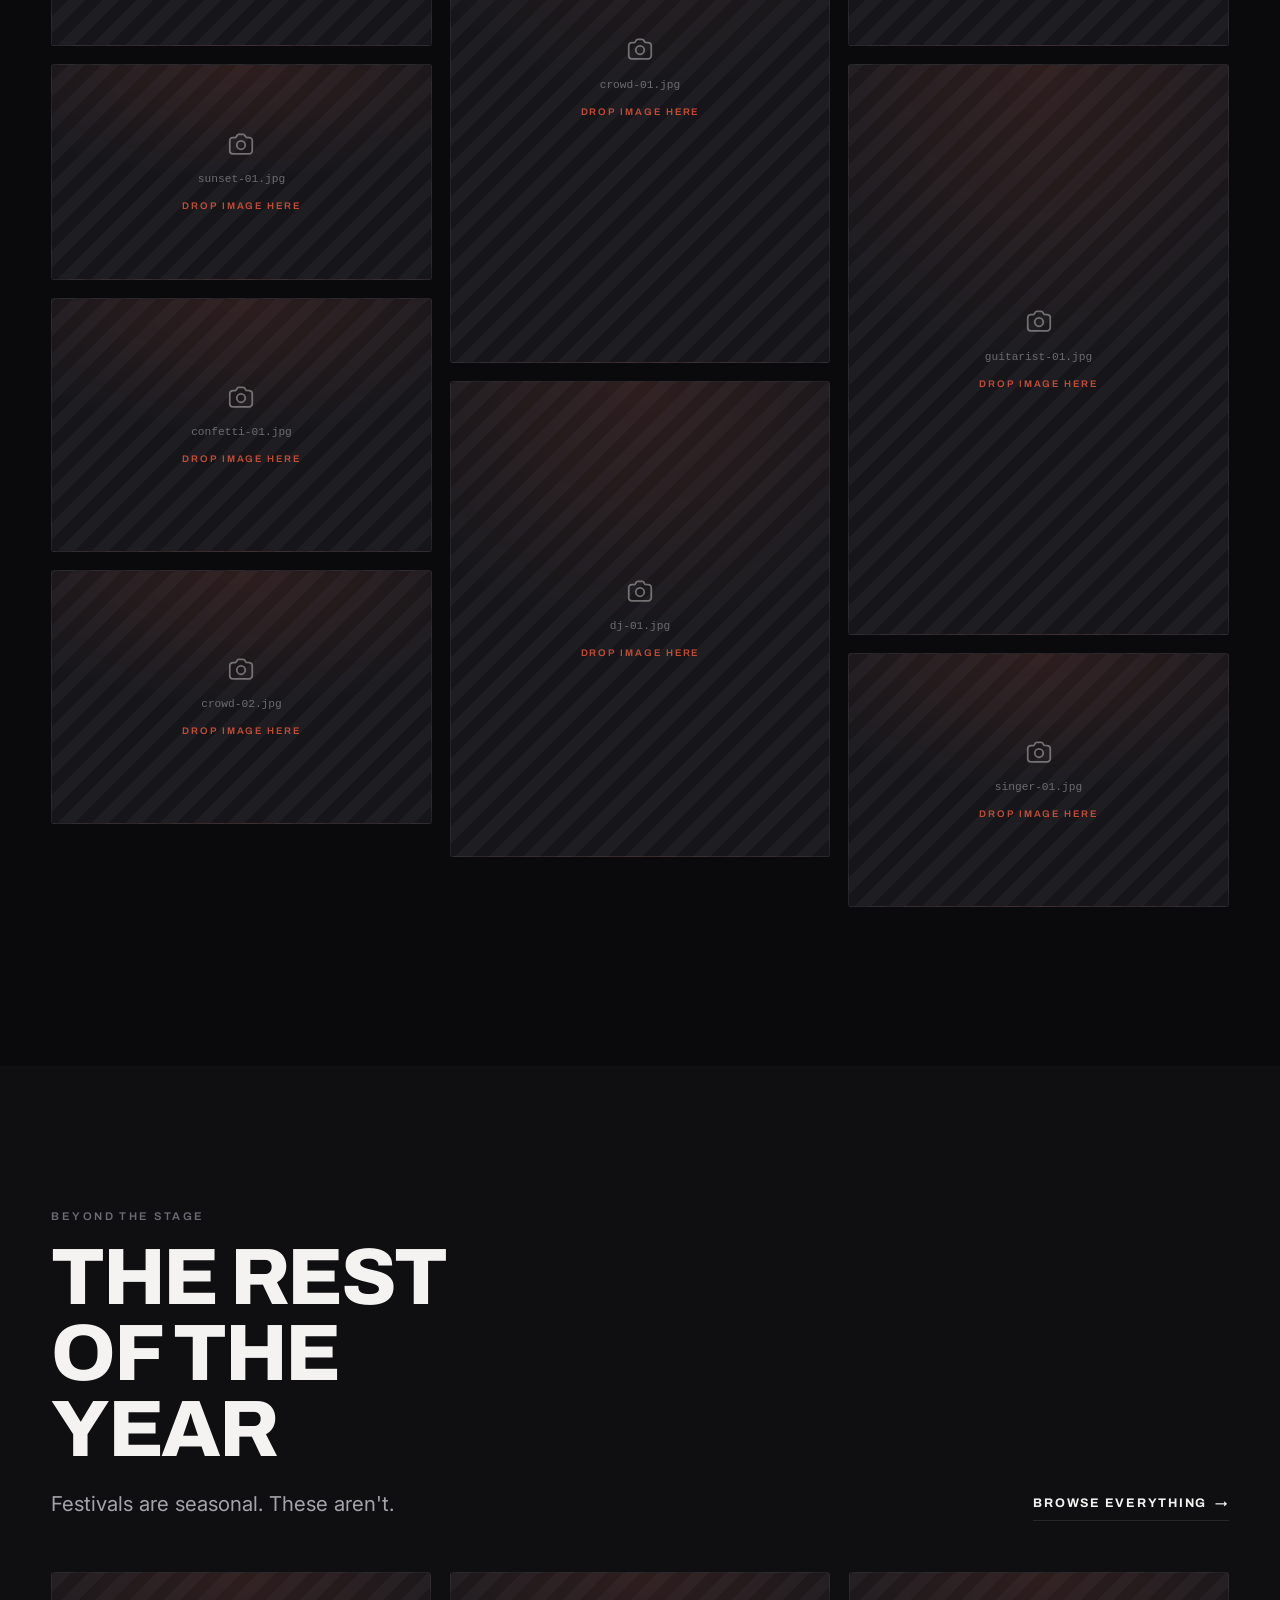
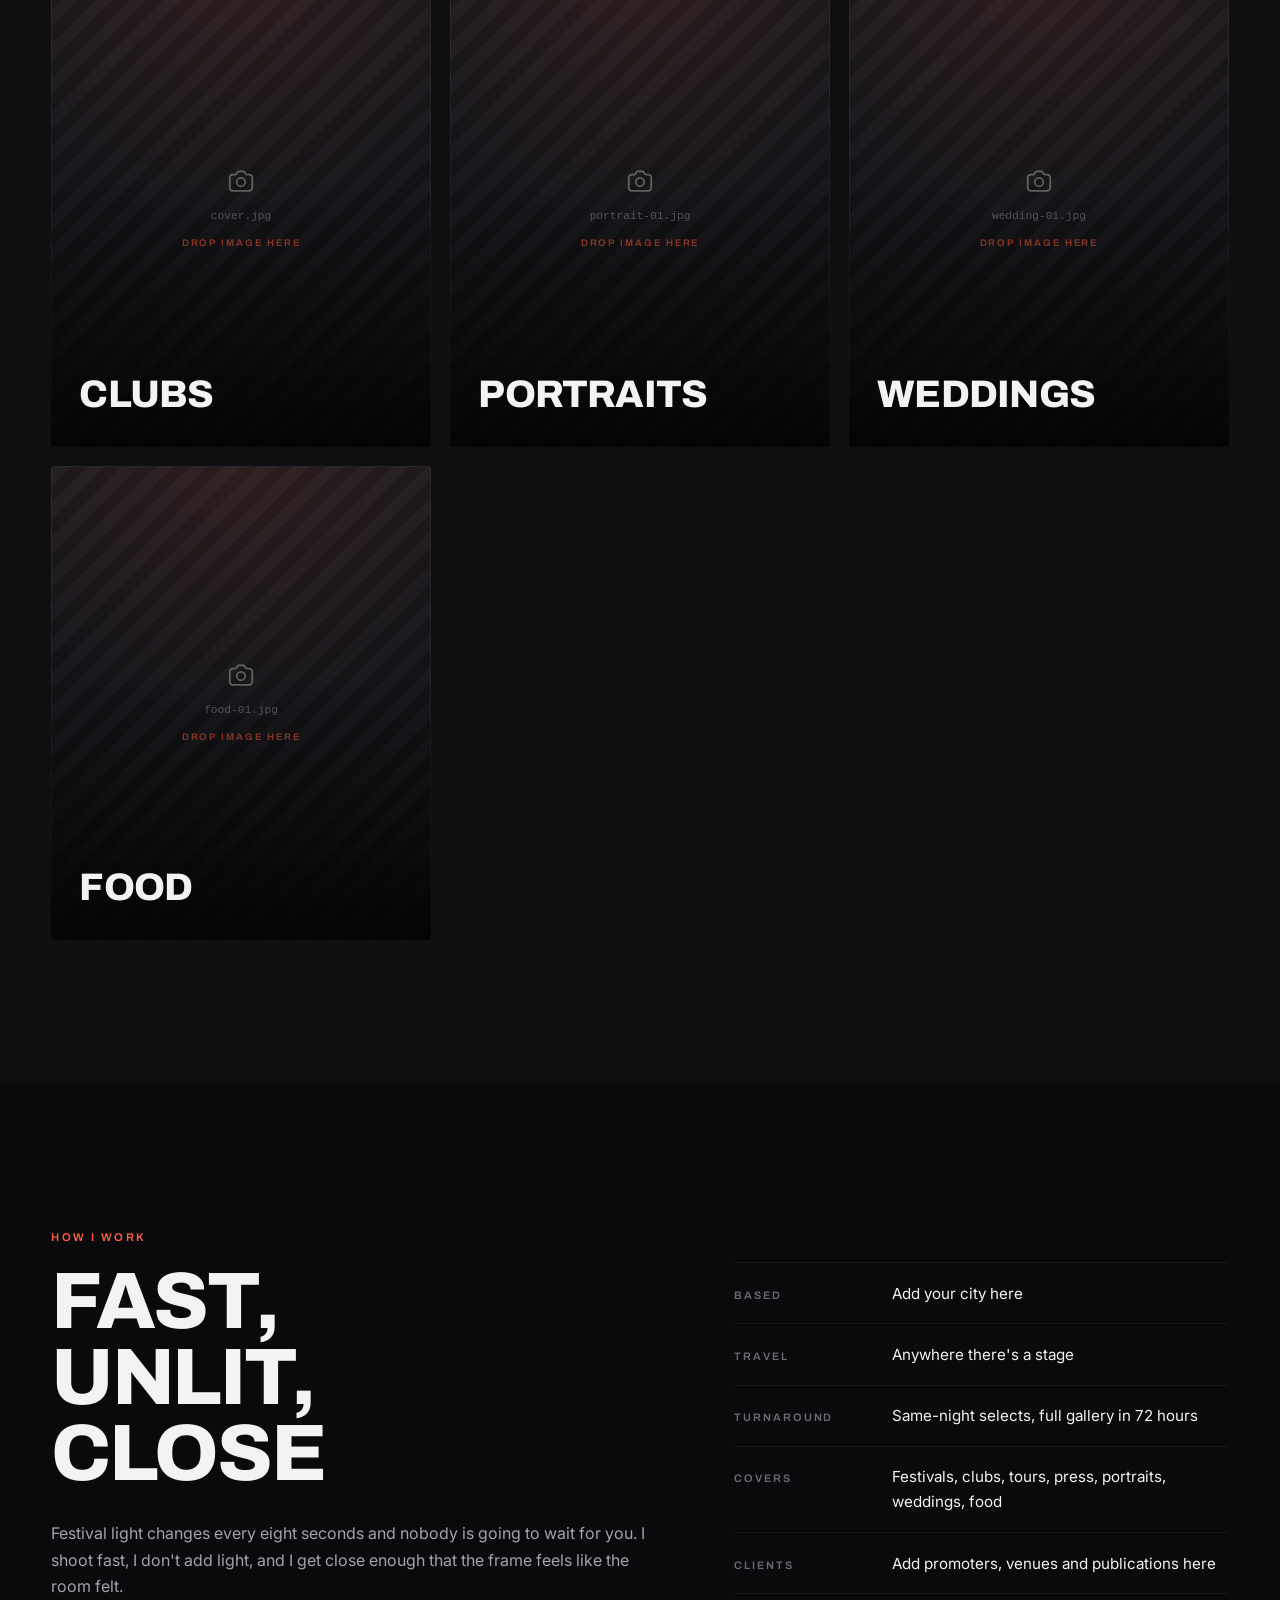
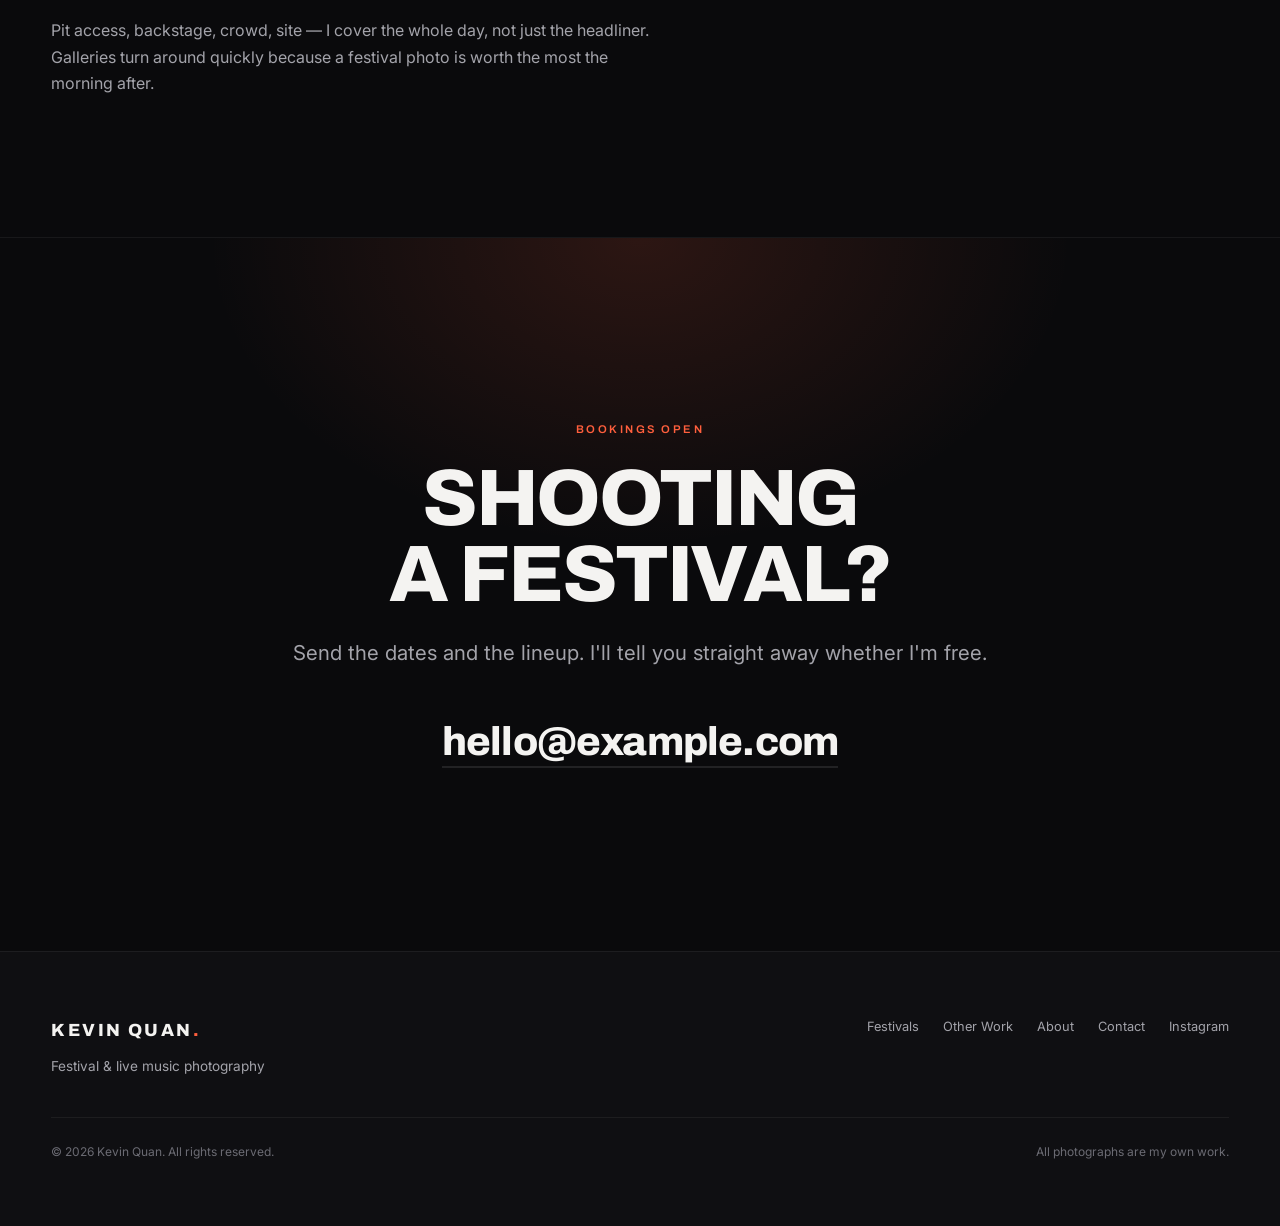
==== commit 78fadab5: "Collapsible categories, a Clubs category, and editable site text Collapsible categories   Category s" ====
--- a/index.html
+++ b/index.html
@@ -57,14 +57,14 @@
     <div class="hero__media" data-hero-media></div>
 
     <div class="wrap hero__inner">
-      <p class="hero__kicker eyebrow eyebrow--accent">Festival &amp; live music photography</p>
+      <p class="hero__kicker eyebrow eyebrow--accent" data-text="heroKicker">Festival &amp; live music photography</p>
 
       <h1 class="display-xl hero__title">
-        <span class="line"><span>Kevin</span></span>
-        <span class="line"><span>Quan</span></span>
+        <span class="line"><span data-text="heroLine1">Kevin</span></span>
+        <span class="line"><span data-text="heroLine2">Quan</span></span>
       </h1>
 
-      <p class="hero__sub">
+      <p class="hero__sub" data-text="heroSub">
         I shoot festivals — main stages, barricades, the ten minutes before
         someone walks on. Portraits, weddings and food the rest of the year.
       </p>
@@ -89,8 +89,8 @@
 
       <div class="section-head" data-reveal>
         <div class="section-head__text">
-          <span class="eyebrow eyebrow--accent">Selected work</span>
-          <h2 class="display-lg">On the<br>Barricade</h2>
+          <span class="eyebrow eyebrow--accent" data-text="featuredEyebrow">Selected work</span>
+          <h2 class="display-lg" data-text-lines="featuredTitle">On the<br>Barricade</h2>
         </div>
         <a class="link-arrow" href="festivals.html">
           All festival work <span aria-hidden="true">→</span>
@@ -109,9 +109,9 @@
 
       <div class="section-head" data-reveal>
         <div class="section-head__text">
-          <span class="eyebrow">Beyond the stage</span>
-          <h2 class="display-lg">The rest<br>of the year</h2>
-          <p class="lede" style="margin-top:1.25rem">
+          <span class="eyebrow" data-text="otherEyebrow">Beyond the stage</span>
+          <h2 class="display-lg" data-text-lines="otherTitle">The rest<br>of the year</h2>
+          <p class="lede" style="margin-top:1.25rem" data-text="otherLede">
             Festivals are seasonal. These aren't.
           </p>
         </div>
@@ -121,27 +121,35 @@
       </div>
 
       <div class="cards">
-        <a class="card" href="work.html#portraits" data-reveal style="--i:0">
+        <a class="card" href="work.html#clubs" data-reveal style="--i:0">
+          <div class="card__media" data-card-media="clubs"></div>
+          <div class="card__body">
+            <h3 class="display-md">Clubs</h3>
+            <p data-text="cardClubs">Late rooms and small stages. Same job as a festival, tighter.</p>
+          </div>
+        </a>
+
+        <a class="card" href="work.html#portraits" data-reveal style="--i:1">
           <div class="card__media" data-card-media="portraits"></div>
           <div class="card__body">
             <h3 class="display-md">Portraits</h3>
-            <p>Studio and location. Musicians, and everyone else.</p>
-          </div>
-        </a>
-
-        <a class="card" href="work.html#weddings" data-reveal style="--i:1">
+            <p data-text="cardPortraits">Studio and location. Musicians, and everyone else.</p>
+          </div>
+        </a>
+
+        <a class="card" href="work.html#weddings" data-reveal style="--i:2">
           <div class="card__media" data-card-media="weddings"></div>
           <div class="card__body">
             <h3 class="display-md">Weddings</h3>
-            <p>Documentary-leaning. Few setups, a lot of watching.</p>
-          </div>
-        </a>
-
-        <a class="card" href="work.html#food" data-reveal style="--i:2">
+            <p data-text="cardWeddings">Documentary-leaning. Few setups, a lot of watching.</p>
+          </div>
+        </a>
+
+        <a class="card" href="work.html#food" data-reveal style="--i:3">
           <div class="card__media" data-card-media="food"></div>
           <div class="card__body">
             <h3 class="display-md">Food</h3>
-            <p>Menus, restaurants and the pass mid-service.</p>
+            <p data-text="cardFood">Menus, restaurants and the pass mid-service.</p>
           </div>
         </a>
       </div>
@@ -155,9 +163,9 @@
       <div class="split split--sidebar">
 
         <div data-reveal>
-          <span class="eyebrow eyebrow--accent">How I work</span>
-          <h2 class="display-lg" style="margin:1rem 0 1.75rem">Fast,<br>unlit,<br>close</h2>
-          <div class="prose">
+          <span class="eyebrow eyebrow--accent" data-text="approachEyebrow">How I work</span>
+          <h2 class="display-lg" style="margin:1rem 0 1.75rem" data-text-lines="approachTitle">Fast,<br>unlit,<br>close</h2>
+          <div class="prose" data-text-body="approachBody">
             <p>
               Festival light changes every eight seconds and nobody is going to
               wait for you. I shoot fast, I don't add light, and I get close
@@ -174,24 +182,24 @@
         <div data-reveal style="--i:1">
           <dl class="facts">
             <div class="facts__row">
-              <dt>Based</dt>
-              <dd>Add your city here</dd>
-            </div>
-            <div class="facts__row">
-              <dt>Travel</dt>
-              <dd>Anywhere there's a stage</dd>
-            </div>
-            <div class="facts__row">
-              <dt>Turnaround</dt>
-              <dd>Same-night selects, full gallery in 72 hours</dd>
-            </div>
-            <div class="facts__row">
-              <dt>Covers</dt>
-              <dd>Festivals, tours, press, portraits, weddings, food</dd>
-            </div>
-            <div class="facts__row">
-              <dt>Clients</dt>
-              <dd>Add promoters, venues and publications here</dd>
+              <dt data-text="homeFact1Label">Based</dt>
+              <dd data-text="homeFact1Value">Add your city here</dd>
+            </div>
+            <div class="facts__row">
+              <dt data-text="homeFact2Label">Travel</dt>
+              <dd data-text="homeFact2Value">Anywhere there's a stage</dd>
+            </div>
+            <div class="facts__row">
+              <dt data-text="homeFact3Label">Turnaround</dt>
+              <dd data-text="homeFact3Value">Same-night selects, full gallery in 72 hours</dd>
+            </div>
+            <div class="facts__row">
+              <dt data-text="homeFact4Label">Covers</dt>
+              <dd data-text="homeFact4Value">Festivals, clubs, tours, press, portraits, weddings, food</dd>
+            </div>
+            <div class="facts__row">
+              <dt data-text="homeFact5Label">Clients</dt>
+              <dd data-text="homeFact5Value">Add promoters, venues and publications here</dd>
             </div>
           </dl>
         </div>
@@ -203,15 +211,15 @@
   <!-- ===================== CTA ===================== -->
   <section class="cta">
     <div class="wrap wrap--narrow">
-      <span class="eyebrow eyebrow--accent" data-reveal>Bookings open</span>
-      <h2 class="display-lg" style="margin:1.25rem 0 1.5rem; --i:1" data-reveal>
+      <span class="eyebrow eyebrow--accent" data-reveal data-text="ctaEyebrow">Bookings open</span>
+      <h2 class="display-lg" style="margin:1.25rem 0 1.5rem; --i:1" data-reveal data-text="ctaTitle">
         Shooting a festival?
       </h2>
-      <p class="lede" data-reveal>
+      <p class="lede" data-reveal data-text="ctaLede">
         Send the dates and the lineup. I'll tell you straight away whether I'm free.
       </p>
       <!-- Change this address in all four pages when you pick your work email -->
-      <a class="mail-link" href="mailto:hello@example.com">hello@example.com</a>
+      <a class="mail-link" data-text-mail="email" href="mailto:hello@example.com">hello@example.com</a>
     </div>
   </section>
 
@@ -223,7 +231,7 @@
     <div class="footer__grid">
       <div>
         <p class="footer__brand">Kevin Quan<i>.</i></p>
-        <p class="muted" style="font-size:0.85rem">Festival &amp; live music photography</p>
+        <p class="muted" style="font-size:0.85rem" data-text="tagline">Festival &amp; live music photography</p>
       </div>
 
       <nav class="footer__nav" aria-label="Footer">
@@ -232,17 +240,18 @@
         <a href="about.html">About</a>
         <a href="about.html#contact">Contact</a>
         <!-- Replace these with your real profiles, or delete them -->
-        <a href="https://instagram.com/" rel="me noopener" target="_blank">Instagram</a>
+        <a href="https://instagram.com/" data-text-href="instagramUrl" rel="me noopener" target="_blank">Instagram</a>
       </nav>
     </div>
 
     <div class="footer__bottom">
       <span>© <span data-year>2026</span> Kevin Quan. All rights reserved.</span>
-      <span>All photographs are my own work.</span>
+      <span data-text="footerNote">All photographs are my own work.</span>
     </div>
   </div>
 </footer>
 
+<script src="assets/js/content.js"></script>
 <script src="assets/js/photos.js"></script>
 <script src="assets/js/site.js"></script>
 </body>
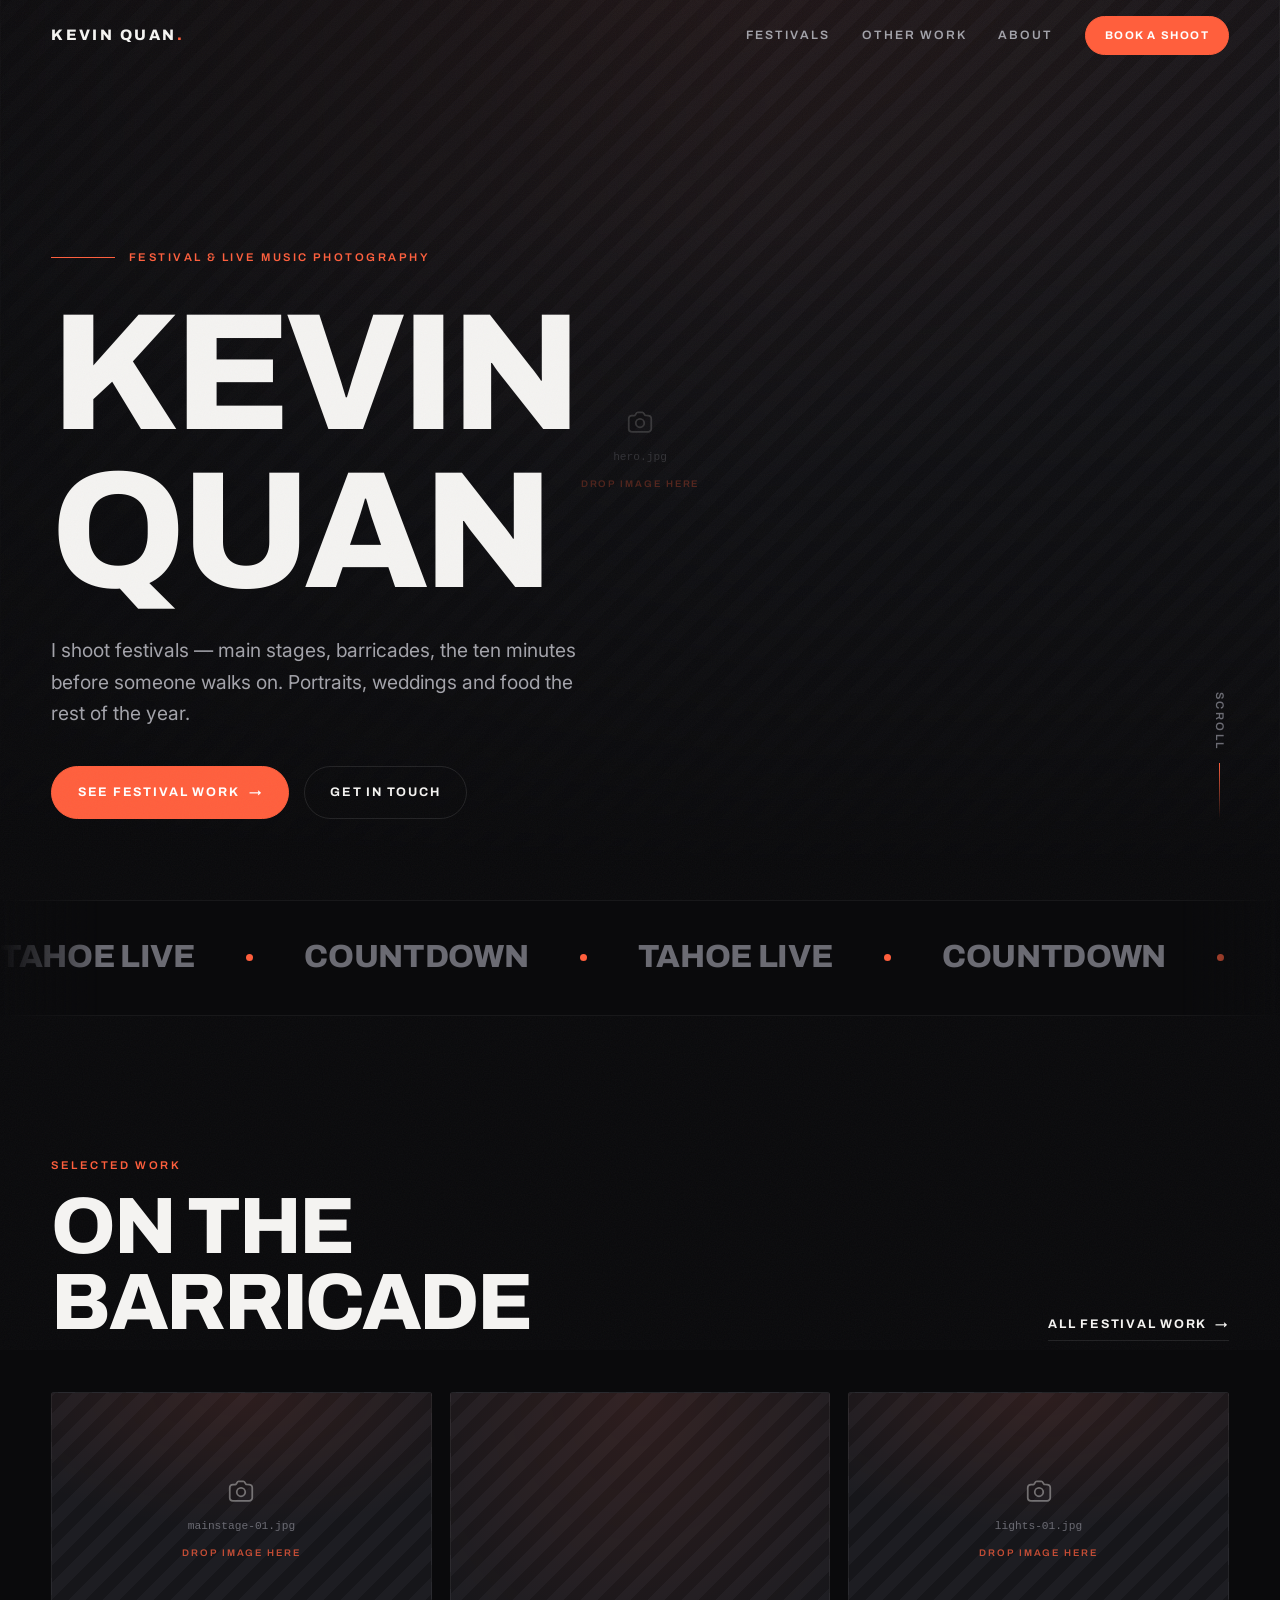
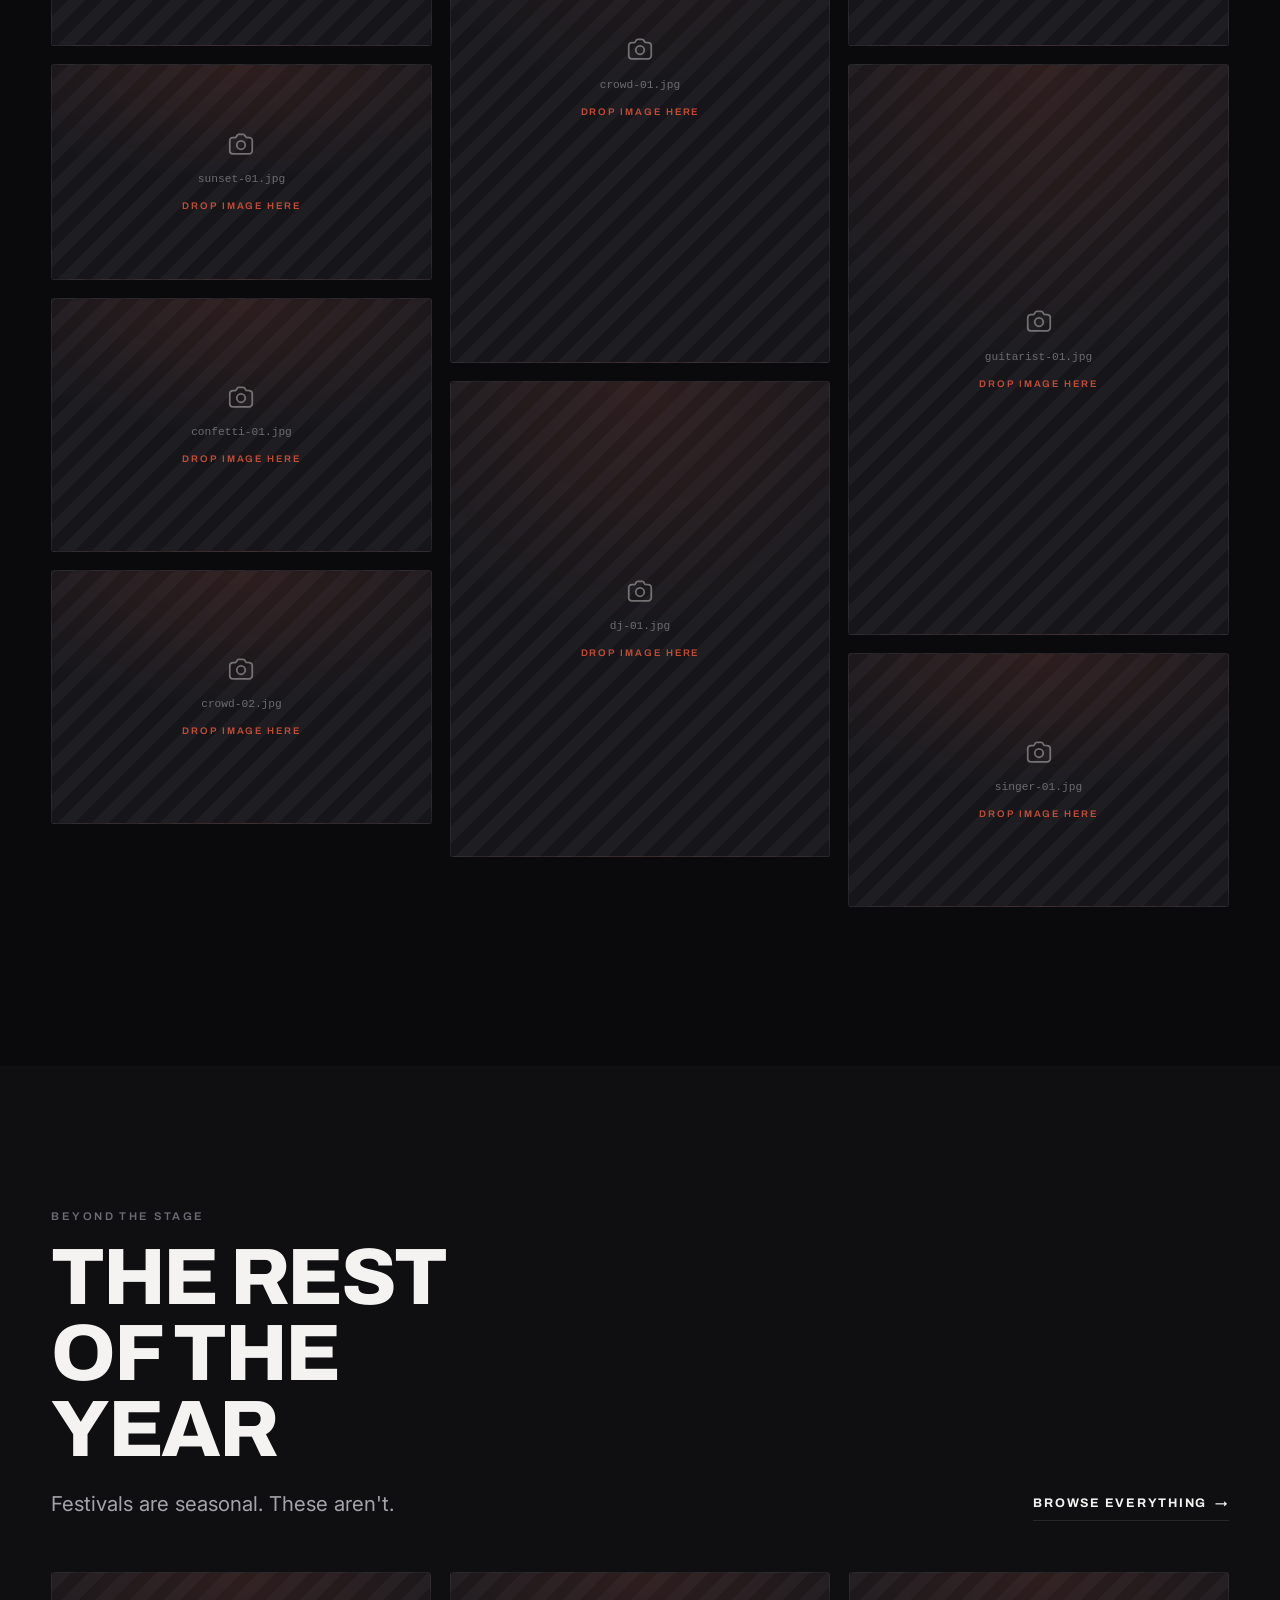
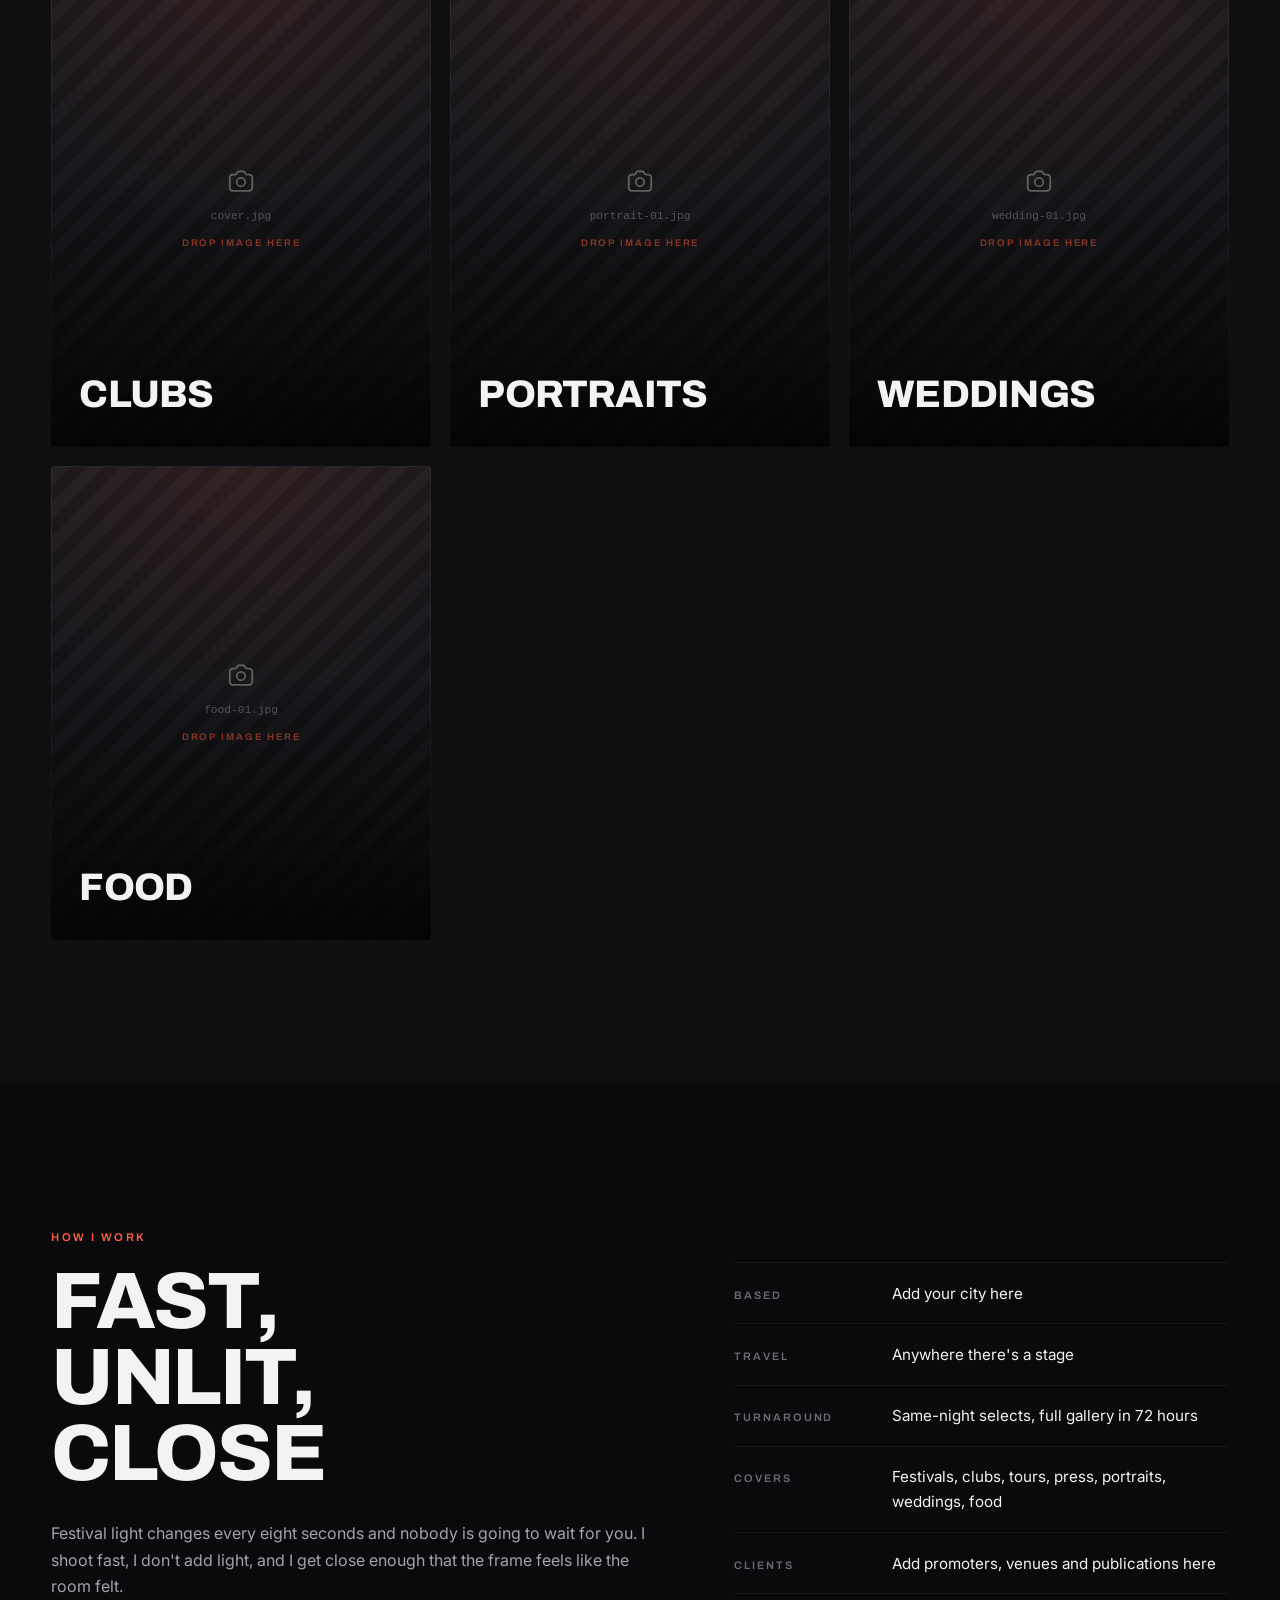
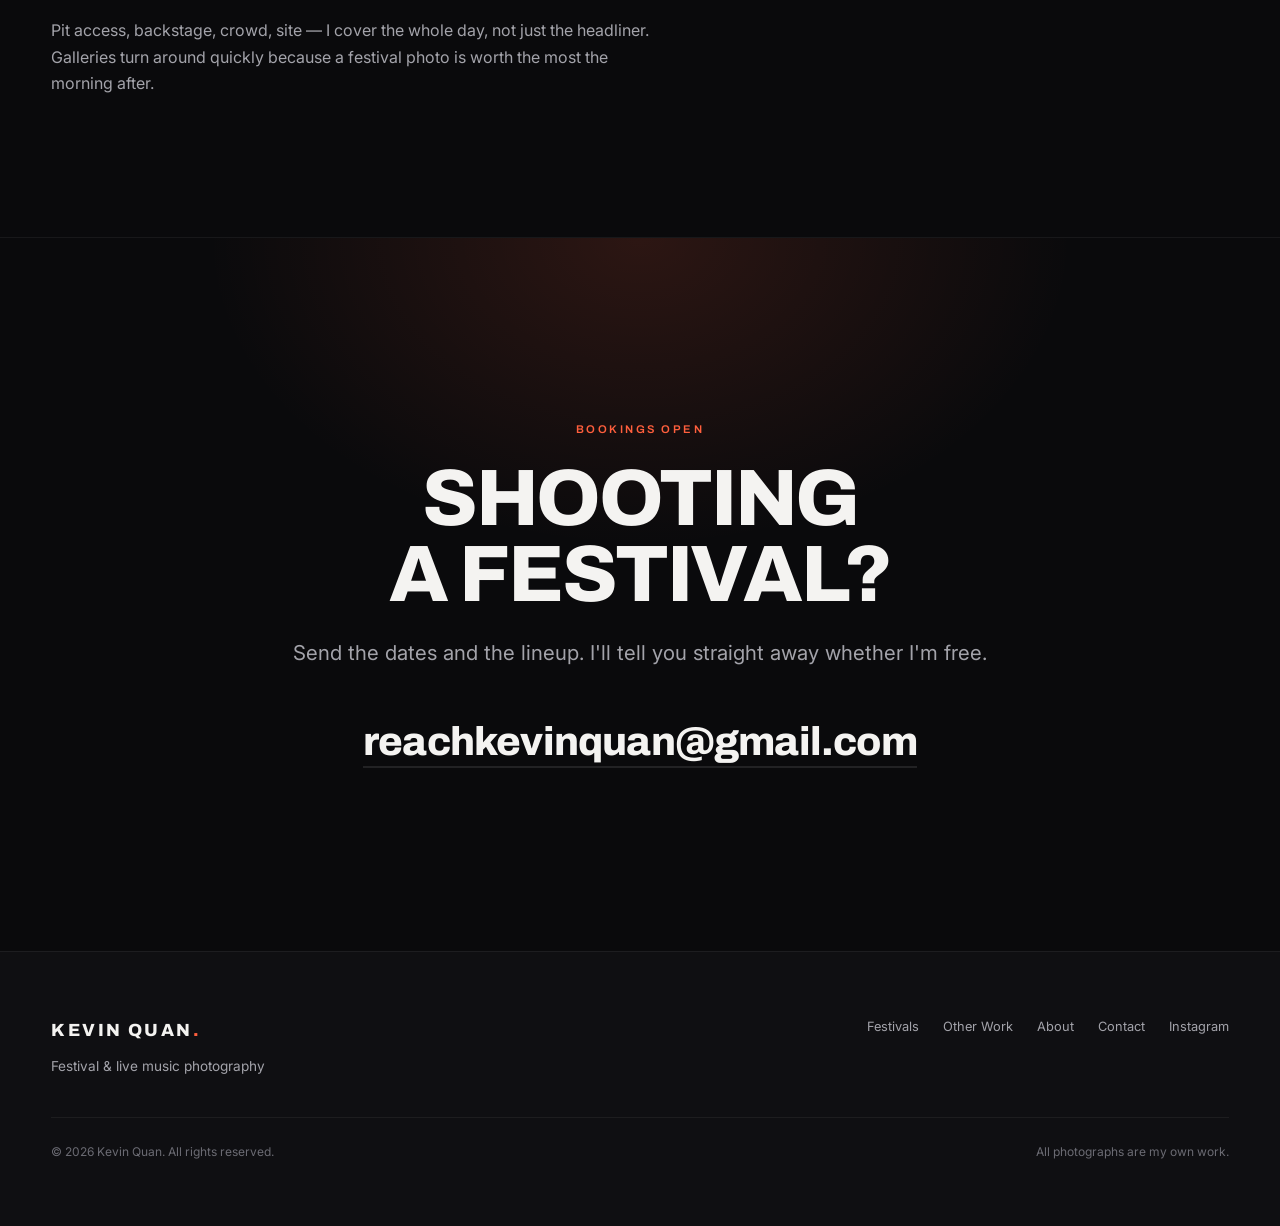
==== commit b5e14567: "Editable lists and on/off switches for optional blocks Two ways to add and remove things, for the tw" ====
--- a/index.html
+++ b/index.html
@@ -79,7 +79,7 @@
   </section>
 
   <!-- ===================== MARQUEE ===================== -->
-  <div class="marquee">
+  <div class="marquee" data-show="marquee">
     <div class="marquee__track" data-marquee></div>
   </div>
 
@@ -121,7 +121,7 @@
       </div>
 
       <div class="cards">
-        <a class="card" href="work.html#clubs" data-reveal style="--i:0">
+        <a class="card" href="work.html#clubs" data-show="catClubs" data-reveal style="--i:0">
           <div class="card__media" data-card-media="clubs"></div>
           <div class="card__body">
             <h3 class="display-md">Clubs</h3>
@@ -129,7 +129,7 @@
           </div>
         </a>
 
-        <a class="card" href="work.html#portraits" data-reveal style="--i:1">
+        <a class="card" href="work.html#portraits" data-show="catPortraits" data-reveal style="--i:1">
           <div class="card__media" data-card-media="portraits"></div>
           <div class="card__body">
             <h3 class="display-md">Portraits</h3>
@@ -137,7 +137,7 @@
           </div>
         </a>
 
-        <a class="card" href="work.html#weddings" data-reveal style="--i:2">
+        <a class="card" href="work.html#weddings" data-show="catWeddings" data-reveal style="--i:2">
           <div class="card__media" data-card-media="weddings"></div>
           <div class="card__body">
             <h3 class="display-md">Weddings</h3>
@@ -145,7 +145,7 @@
           </div>
         </a>
 
-        <a class="card" href="work.html#food" data-reveal style="--i:3">
+        <a class="card" href="work.html#food" data-show="catFood" data-reveal style="--i:3">
           <div class="card__media" data-card-media="food"></div>
           <div class="card__body">
             <h3 class="display-md">Food</h3>
@@ -158,7 +158,7 @@
   </section>
 
   <!-- ===================== APPROACH ===================== -->
-  <section class="section">
+  <section class="section" data-show="approach">
     <div class="wrap">
       <div class="split split--sidebar">
 
@@ -179,8 +179,8 @@
           </div>
         </div>
 
-        <div data-reveal style="--i:1">
-          <dl class="facts">
+        <div data-reveal style="--i:1" data-show="homeFacts">
+          <dl class="facts" data-text-list="homeFacts">
             <div class="facts__row">
               <dt data-text="homeFact1Label">Based</dt>
               <dd data-text="homeFact1Value">Add your city here</dd>
@@ -209,7 +209,7 @@
   </section>
 
   <!-- ===================== CTA ===================== -->
-  <section class="cta">
+  <section class="cta" data-show="homeCta">
     <div class="wrap wrap--narrow">
       <span class="eyebrow eyebrow--accent" data-reveal data-text="ctaEyebrow">Bookings open</span>
       <h2 class="display-lg" style="margin:1.25rem 0 1.5rem; --i:1" data-reveal data-text="ctaTitle">
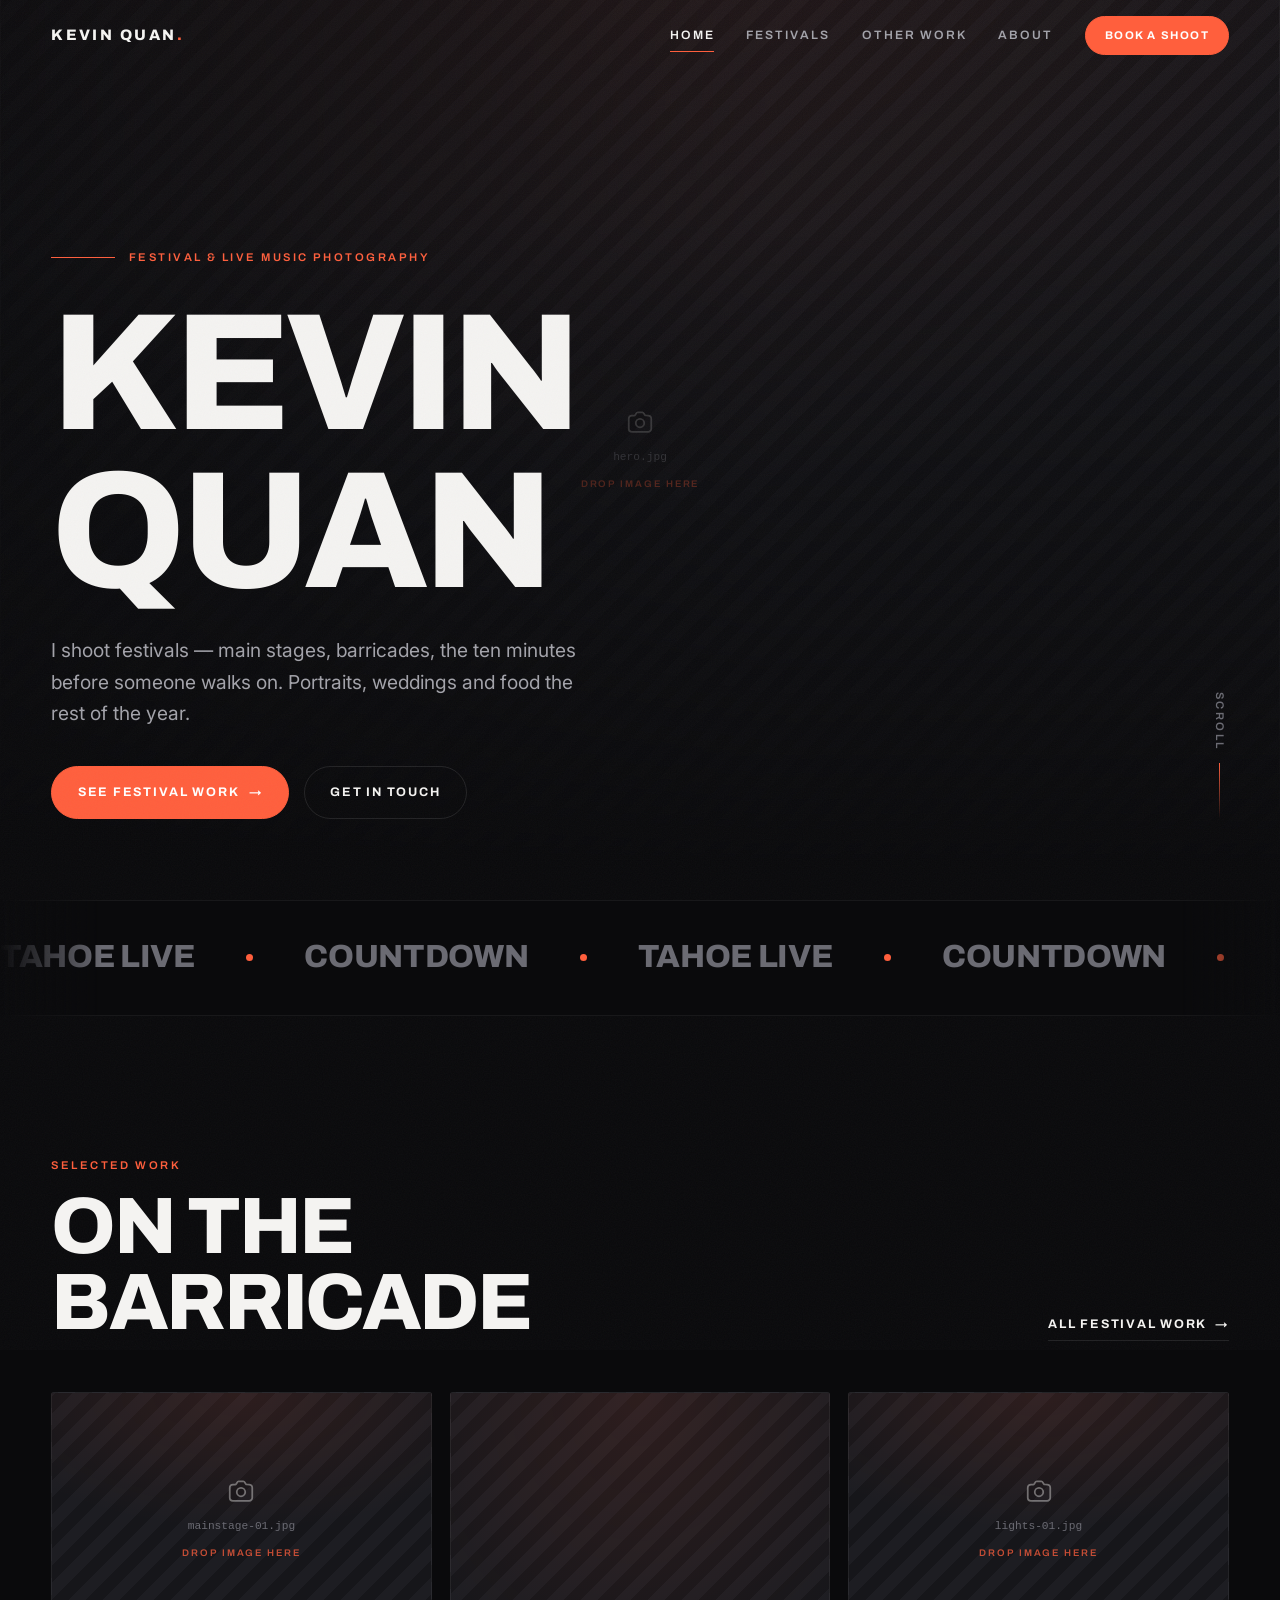
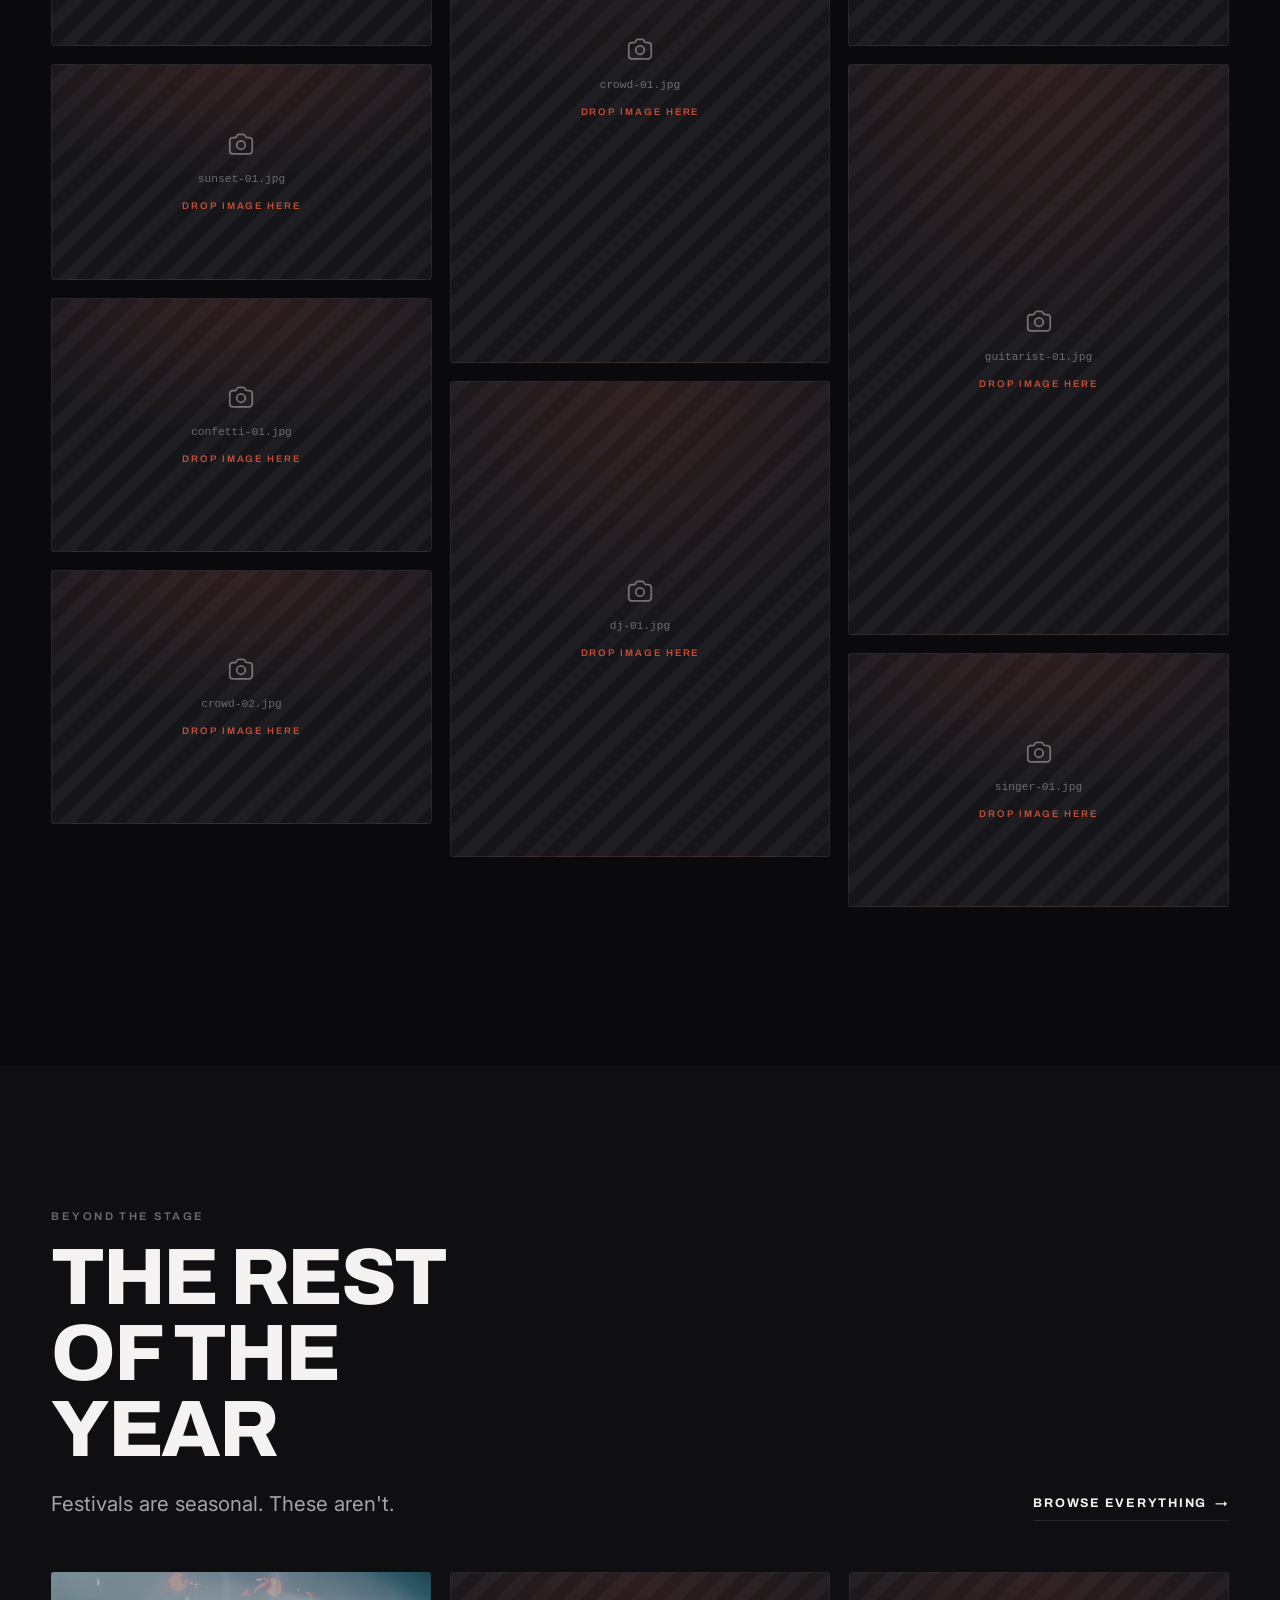
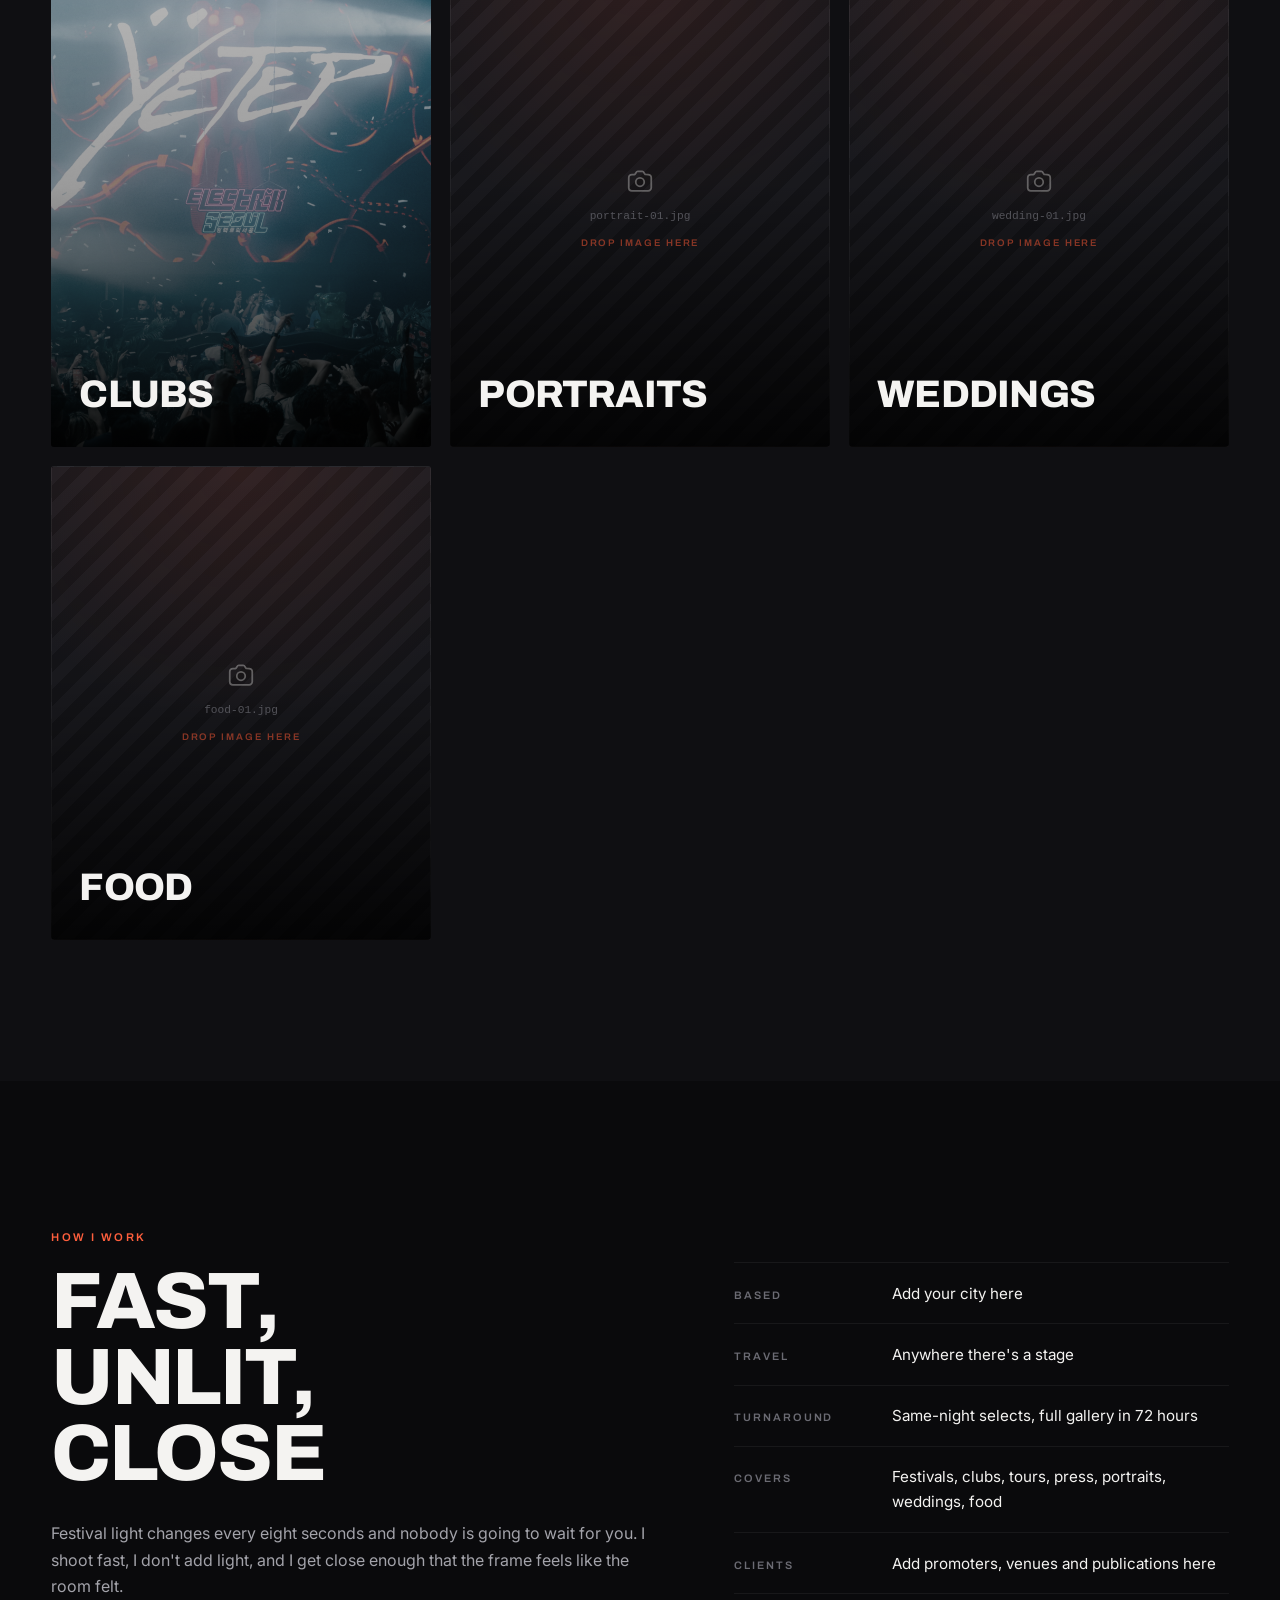
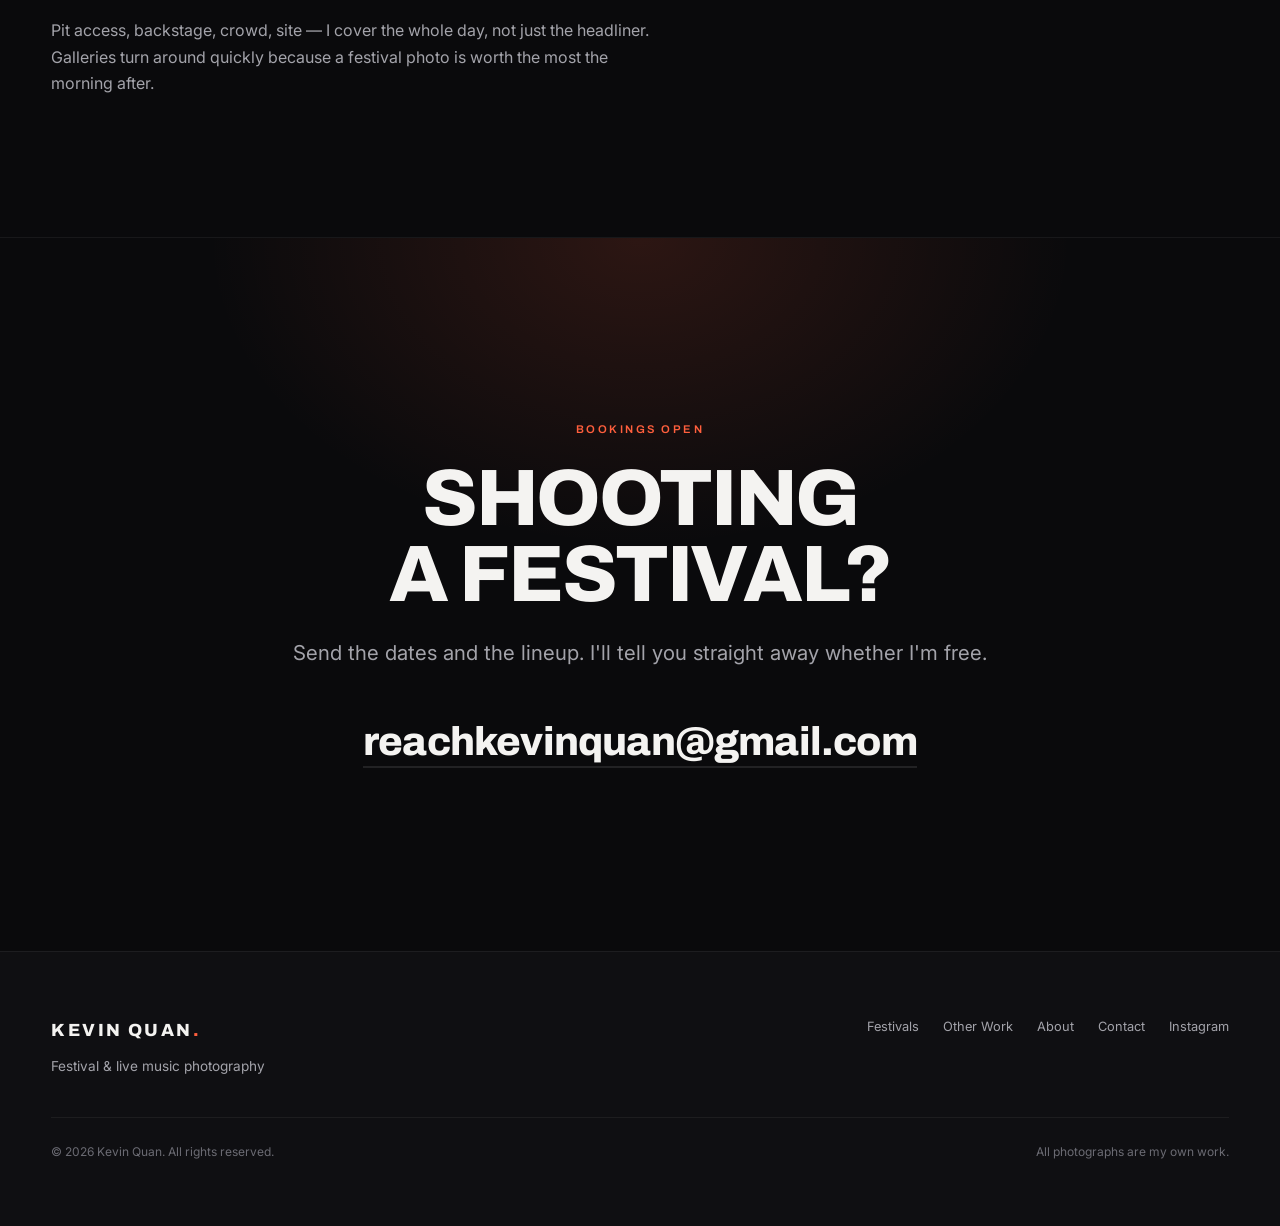
==== commit a2859f52: "." ====
--- a/index.html
+++ b/index.html
@@ -38,6 +38,7 @@
     <a class="nav__brand" href="index.html">Kevin Quan<i>.</i></a>
 
     <nav class="nav__links" aria-label="Main">
+      <a href="index.html" data-nav="home">Home</a>
       <a href="festivals.html" data-nav="festivals">Festivals</a>
       <a href="work.html" data-nav="work">Other Work</a>
       <a href="about.html" data-nav="about">About</a>
@@ -120,8 +121,8 @@
         </a>
       </div>
 
-      <div class="cards">
-        <a class="card" href="work.html#clubs" data-show="catClubs" data-reveal style="--i:0">
+      <div class="cards" data-order>
+        <a class="card" href="work.html#clubs" data-order-key="clubs" data-show="catClubs" data-reveal style="--i:0">
           <div class="card__media" data-card-media="clubs"></div>
           <div class="card__body">
             <h3 class="display-md">Clubs</h3>
@@ -129,7 +130,7 @@
           </div>
         </a>
 
-        <a class="card" href="work.html#portraits" data-show="catPortraits" data-reveal style="--i:1">
+        <a class="card" href="work.html#portraits" data-order-key="portraits" data-show="catPortraits" data-reveal style="--i:1">
           <div class="card__media" data-card-media="portraits"></div>
           <div class="card__body">
             <h3 class="display-md">Portraits</h3>
@@ -137,7 +138,7 @@
           </div>
         </a>
 
-        <a class="card" href="work.html#weddings" data-show="catWeddings" data-reveal style="--i:2">
+        <a class="card" href="work.html#weddings" data-order-key="weddings" data-show="catWeddings" data-reveal style="--i:2">
           <div class="card__media" data-card-media="weddings"></div>
           <div class="card__body">
             <h3 class="display-md">Weddings</h3>
@@ -145,7 +146,7 @@
           </div>
         </a>
 
-        <a class="card" href="work.html#food" data-show="catFood" data-reveal style="--i:3">
+        <a class="card" href="work.html#food" data-order-key="food" data-show="catFood" data-reveal style="--i:3">
           <div class="card__media" data-card-media="food"></div>
           <div class="card__body">
             <h3 class="display-md">Food</h3>
--- a/assets/css/style.css
+++ b/assets/css/style.css
@@ -54,6 +54,9 @@
   --ease-out:    cubic-bezier(0.16, 1, 0.3, 1);
 
   --nav-h:       72px;
+
+  /* Largest a photo gets in the fullscreen viewer. */
+  --lb-max:      1040px;
 }
 
 /* ------------------------------------------------------- 2. RESET & BASE */
@@ -337,10 +340,12 @@
 .nav__links a:not(.btn):hover::after { transform: scaleX(1); transform-origin: left; }
 
 /* Current page */
+body[data-page="home"]      [data-nav="home"],
 body[data-page="festivals"] [data-nav="festivals"],
 body[data-page="work"]      [data-nav="work"],
 body[data-page="about"]     [data-nav="about"] { color: var(--text); }
 
+body[data-page="home"]      [data-nav="home"]::after,
 body[data-page="festivals"] [data-nav="festivals"]::after,
 body[data-page="work"]      [data-nav="work"]::after,
 body[data-page="about"]     [data-nav="about"]::after { transform: scaleX(1); }
@@ -371,15 +376,39 @@
 @media (max-width: 800px) {
   .nav__toggle { display: block; }
 
+  /* backdrop-filter makes an element a containing block for its
+     fixed-position descendants, so while the nav is blurred this panel's
+     inset:0 resolves against the 72px header instead of the viewport - the
+     menu gets crammed into the bar and spills out of it, unscrollable.
+     Opening the menu locks body scrolling, which snaps the page to the top
+     and removes .is-stuck - but the blur is mid-transition for another
+     450ms, and a transitioning filter traps fixed children just as firmly
+     as a settled one. So this keys on the menu being open, never on the
+     stuck class, and kills the transition so the blur is gone in the same
+     frame the panel is laid out. */
+  body.menu-open .nav {
+    background: transparent;
+    backdrop-filter: none;
+    -webkit-backdrop-filter: none;
+    transition: none;
+    border-bottom-color: transparent;
+  }
+
   .nav__links {
     position: fixed;
     inset: 0;
     flex-direction: column;
     align-items: flex-start;
-    justify-content: center;
+    /* Top-aligned, not centred. Centred flex content that outgrows its box
+       overflows past the top edge and cannot be scrolled back to, which on a
+       short phone is exactly where the links ended up. */
+    justify-content: flex-start;
     gap: 0.5rem;
-    padding: 0 var(--gutter);
+    padding: calc(var(--nav-h) + 2rem) var(--gutter) 3rem;
     background: var(--bg);
+    overflow-y: auto;
+    overscroll-behavior: contain;
+    -webkit-overflow-scrolling: touch;
     opacity: 0;
     visibility: hidden;
     transition: opacity 0.4s var(--ease), visibility 0.4s;
@@ -405,12 +434,13 @@
   body.menu-open .nav__links a:nth-child(1) { transition-delay: 0.08s; }
   body.menu-open .nav__links a:nth-child(2) { transition-delay: 0.14s; }
   body.menu-open .nav__links a:nth-child(3) { transition-delay: 0.20s; }
+  body.menu-open .nav__links a:nth-child(4) { transition-delay: 0.26s; }
 
   .nav__links .btn {
     margin-top: 2rem;
     opacity: 0;
     transform: translateY(18px);
-    transition: opacity 0.5s var(--ease) 0.26s, transform 0.5s var(--ease) 0.26s;
+    transition: opacity 0.5s var(--ease) 0.32s, transform 0.5s var(--ease) 0.32s;
   }
   body.menu-open .nav__links .btn { opacity: 1; transform: none; }
 }
@@ -661,8 +691,13 @@
   pointer-events: none;
 }
 
+/* Nothing written for this photo, so nothing is drawn over it - not even the
+   darkening gradient, which exists only to make caption text readable. */
+.tile--bare .tile__btn::after { content: none; }
+
 @media (hover: hover) {
   .tile__btn { transition: transform 0.55s var(--ease); }
+
   .tile__btn:hover { transform: translateY(-5px); }
   .tile__btn:hover img { transform: scale(1.055); }
   .tile__btn:hover::after { opacity: 1; }
@@ -1121,12 +1156,18 @@
   position: relative;
   display: grid;
   place-items: center;
-  padding-inline: var(--gutter);
+  padding: clamp(0.5rem, 2vh, 1.75rem) var(--gutter);
   min-height: 0;
 }
 
+/* Capped rather than filling the screen: a photo reads better with some dark
+   around it, and the caption underneath stays in view. Raise --lb-max if you
+   want them bigger. */
 .lb__img {
-  max-width: 100%;
+  max-width: min(100%, var(--lb-max));
+  /* 100% here is the viewer's middle row, already sized around the bar and
+     caption, so no vh arithmetic that a collapsing phone toolbar can break.
+     Vertical breathing room comes from the stage padding above. */
   max-height: 100%;
   width: auto;
   height: auto;
